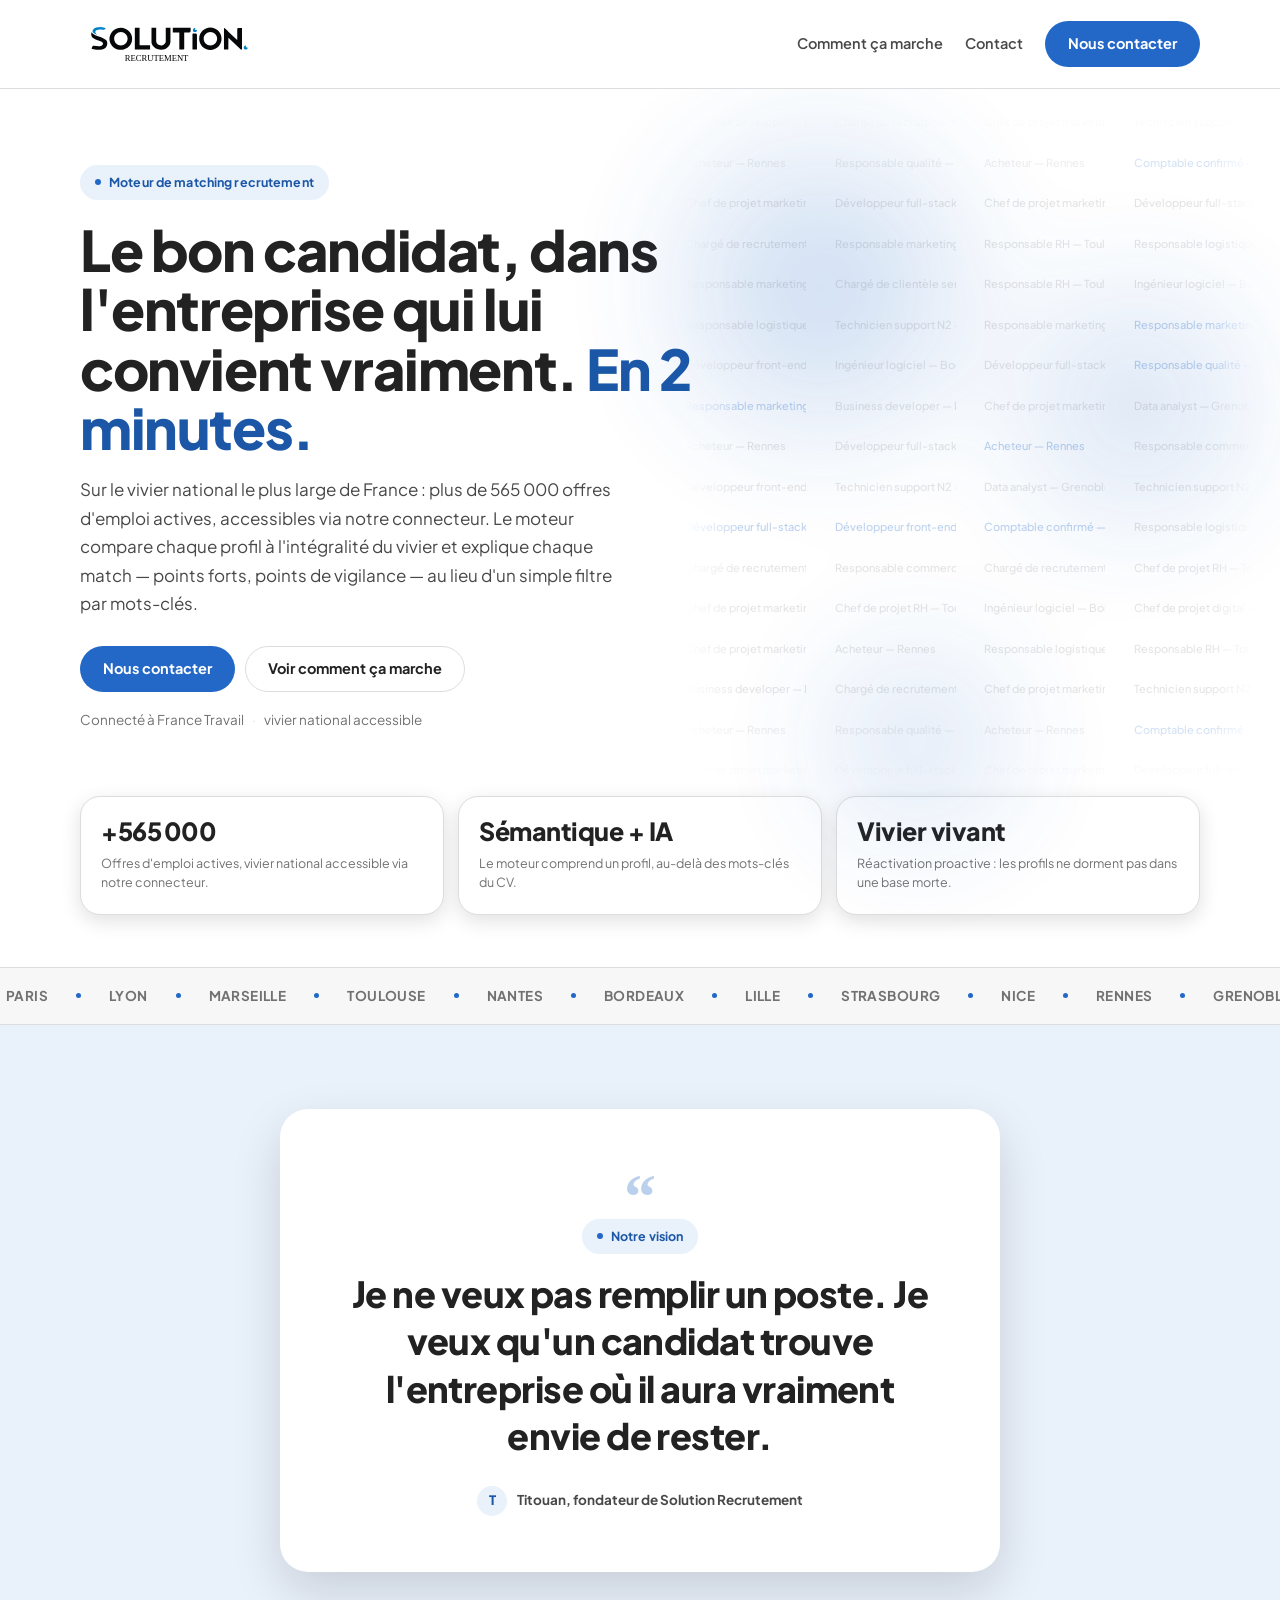
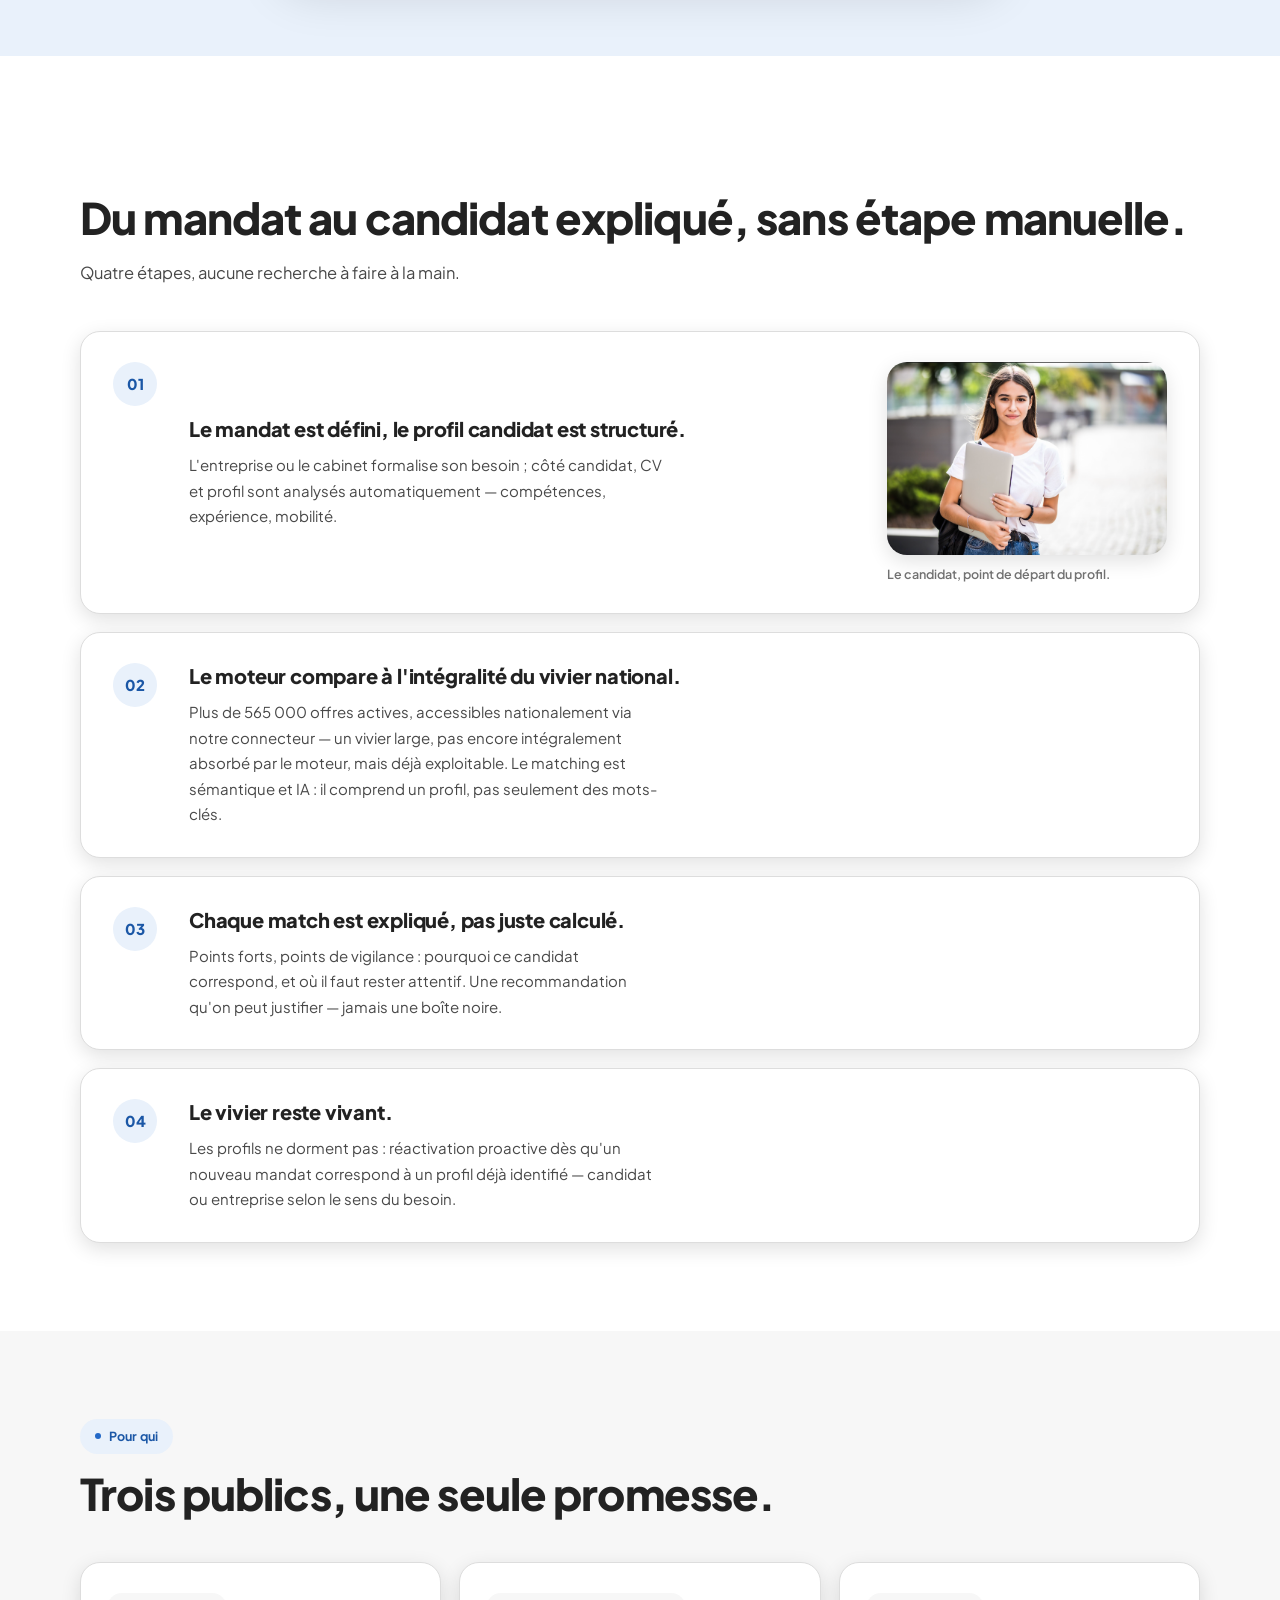
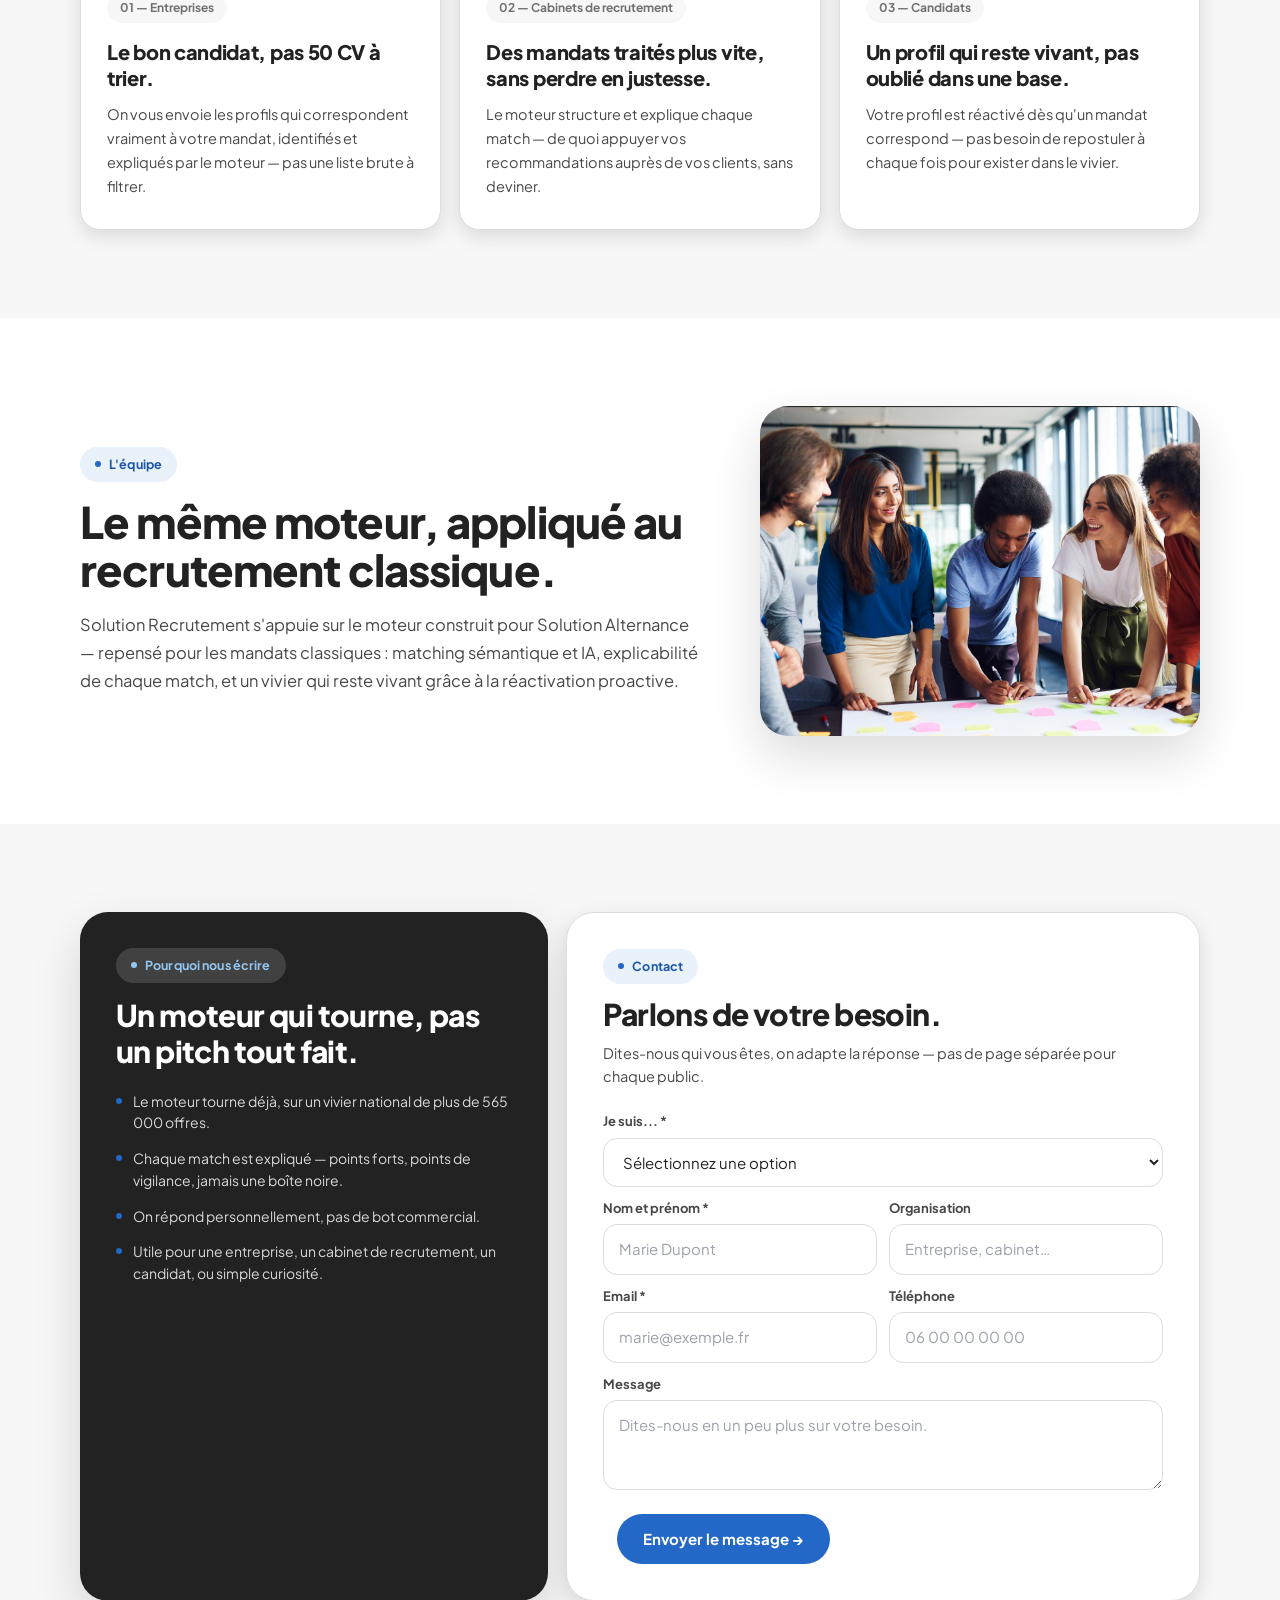
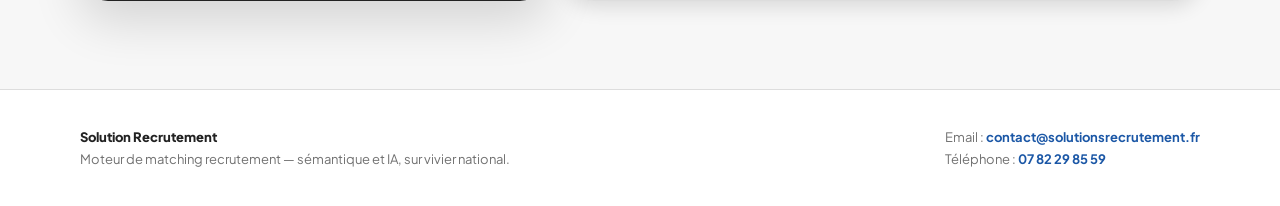
==== index.html @ b5965964 "Add files via upload" ====
<!DOCTYPE html>
<html lang="fr">
<head>
  <script async src="https://www.googletagmanager.com/gtag/js?id=G-QXZT1CSTYX"></script>
  <script>
    window.dataLayer = window.dataLayer || [];
    function gtag(){dataLayer.push(arguments);}
    gtag("js", new Date());
    gtag("config", "G-QXZT1CSTYX");
  </script>

  <meta charset="UTF-8" />
  <meta name="viewport" content="width=device-width, initial-scale=1.0" />
  <title>Solution Recrutement — Matching IA et vivier vivant pour recruter juste</title>
  <meta name="description" content="Solution Recrutement compare chaque profil candidat à plus de 565 000 offres actives et explique chaque match — points forts, points de vigilance — grâce à un moteur sémantique et IA, avec réactivation proactive du vivier." />
  <meta name="robots" content="index, follow" />
  <link rel="canonical" href="https://solutionsrecrutement.fr/" />
  <link rel="icon" type="image/svg+xml" href="favicon.svg" />
  <meta property="og:type" content="website" />
  <meta property="og:url" content="https://solutionsrecrutement.fr/" />
  <meta property="og:title" content="Solution Recrutement — Matching IA et vivier vivant pour recruter juste" />
  <meta property="og:description" content="Un moteur de matching sémantique et IA qui compare chaque profil à plus de 565 000 offres actives en France, explique chaque match, et réactive un vivier qui ne dort jamais." />
  <meta property="og:locale" content="fr_FR" />

  <link rel="preconnect" href="https://fonts.googleapis.com" />
  <link rel="preconnect" href="https://fonts.gstatic.com" crossorigin />
  <link href="https://fonts.googleapis.com/css2?family=Plus+Jakarta+Sans:wght@400;500;600;700;800&display=swap" rel="stylesheet" />

  <style>
    :root {
      --signal: #2368C7;
      --signal-dark: #1B57A6;
      --signal-soft: #E9F1FB;
      --ink: #222222;
      --text: #484848;
      --muted: #717171;
      --paper: #FFFFFF;
      --mist: #F7F7F7;
      --line: #DDDDDD;
      --font: "Plus Jakarta Sans", system-ui, sans-serif;
      --radius-s: 14px;
      --radius-m: 20px;
      --radius-l: 28px;
      --shadow-soft: 0 6px 20px rgba(0,0,0,.12);
      --shadow-lg: 0 20px 50px rgba(0,0,0,.14);
    }

    * { box-sizing: border-box; margin: 0; padding: 0; }

    html { scroll-behavior: smooth; scroll-padding-top: 100px; }
    @media (prefers-reduced-motion: reduce) {
      html { scroll-behavior: auto; }
    }

    body {
      min-height: 100vh;
      background: var(--paper);
      color: var(--ink);
      font-family: var(--font);
      -webkit-font-smoothing: antialiased;
      overflow-x: hidden;
      line-height: 1.5;
    }

    a { color: inherit; text-decoration: none; }
    button, input, textarea, select { font: inherit; }
    img { max-width: 100%; display: block; }
    .container { width: min(1120px, calc(100% - 40px)); margin: 0 auto; }

    a:focus-visible, button:focus-visible, input:focus-visible,
    textarea:focus-visible, select:focus-visible {
      outline: 2px solid var(--signal);
      outline-offset: 3px;
      border-radius: var(--radius-s);
    }

    .skip-link {
      position: absolute; left: -9999px; top: 0; z-index: 200;
      background: var(--ink); color: white; padding: 12px 18px; border-radius: 100px;
    }
    .skip-link:focus { left: 16px; top: 16px; }

    /* ── NAV ── */
    .nav {
      position: fixed; top: 0; left: 0; right: 0; z-index: 100;
      background: rgba(255,255,255,.92);
      backdrop-filter: blur(14px);
      -webkit-backdrop-filter: blur(14px);
      border-bottom: 1px solid var(--line);
    }
    .nav-inner {
      height: 88px;
      width: min(1120px, calc(100% - 40px));
      margin: 0 auto;
      display: flex; align-items: center; justify-content: space-between; gap: 24px;
    }
    .brand { display: inline-flex; align-items: center; gap: 10px; }
    .brand img { height: 110px; width: auto; object-fit: contain; }
    .nav-actions { display: flex; align-items: center; gap: 22px; }
    .nav-link { color: var(--text); font-size: 14.5px; font-weight: 600; transition: color .15s; }
    .nav-link:hover { color: var(--ink); }
    .btn {
      display: inline-flex; align-items: center; justify-content: center;
      min-height: 46px; padding: 0 22px; border-radius: 100px;
      border: 1px solid transparent; background: var(--ink); color: white;
      font-size: 14.5px; font-weight: 700; font-family: var(--font);
      transition: transform .18s cubic-bezier(.22,1,.36,1), background .18s ease, box-shadow .18s ease;
      white-space: nowrap; cursor: pointer;
    }
    .btn:hover { transform: translateY(-1px); box-shadow: var(--shadow-soft); }
    .btn.signal { background: var(--signal); }
    .btn.signal:hover { background: var(--signal-dark); }
    .btn.ghost { background: var(--paper); color: var(--ink); border-color: var(--line); }
    .btn.ghost:hover { background: var(--mist); }

    main { padding-top: 88px; }

    /* ── BADGES / KICKERS (pill) ── */
    .badge {
      display: inline-flex; align-items: center; gap: 8px;
      background: var(--signal-soft); color: var(--signal-dark);
      border-radius: 100px; padding: 8px 15px;
      font-size: 12.5px; font-weight: 700; letter-spacing: .01em;
    }
    .badge::before { content: ""; width: 6px; height: 6px; border-radius: 999px; background: var(--signal); flex-shrink: 0; }
    .badge.on-dark { background: rgba(255,255,255,.14); color: #90C6F2; }
    .badge.on-dark::before { background: #90C6F2; }

    .section-title {
      margin-top: 16px; color: var(--ink);
      font-size: clamp(28px, 3.4vw, 44px);
      line-height: 1.12; letter-spacing: -0.02em; font-weight: 800;
    }
    .section-text { margin-top: 16px; max-width: 620px; color: var(--text); font-size: 16.5px; line-height: 1.7; }

    /* ── SCROLL REVEAL ── */
    .reveal { opacity: 0; transform: translateY(26px); transition: opacity .7s cubic-bezier(.22,1,.36,1), transform .7s cubic-bezier(.22,1,.36,1); }
    .reveal.is-visible { opacity: 1; transform: none; }
    .reveal-delay-1 { transition-delay: .08s; }
    .reveal-delay-2 { transition-delay: .16s; }
    .reveal-delay-3 { transition-delay: .24s; }
    @media (prefers-reduced-motion: reduce) {
      .reveal { transition: none; opacity: 1; transform: none; }
    }

    /* ══════════════ HERO ══════════════ */
    .hero { position: relative; padding: 60px 0 52px; background: var(--paper); }
    .hero-grid {
      display: grid; grid-template-columns: minmax(0, 1fr) minmax(320px, 460px);
      gap: 40px; align-items: center;
    }
    h1 {
      margin-top: 20px; color: var(--ink);
      font-size: clamp(34px, 4.4vw, 56px);
      line-height: 1.06; letter-spacing: -0.025em; font-weight: 800;
    }
    h1 em { font-style: normal; color: var(--signal-dark); }
    .hero-sub {
      margin-top: 18px; max-width: 540px;
      color: var(--text); font-size: 17px; line-height: 1.68;
    }
    .hero-actions { margin-top: 28px; display: flex; flex-wrap: wrap; gap: 10px; }
    .hero-note {
      margin-top: 18px; display: flex; align-items: baseline; gap: 8px;
      color: var(--muted); font-size: 13.5px; line-height: 1.55;
    }
    .hero-note span.dot { color: var(--line); }

    .hero-stats {
      margin-top: 48px;
      display: grid; grid-template-columns: repeat(3,1fr); gap: 14px;
    }
    .stat-card {
      background: var(--paper); border: 1px solid var(--line); border-radius: var(--radius-m);
      box-shadow: var(--shadow-soft); padding: 22px 20px;
      transition: transform .28s cubic-bezier(.22,1,.36,1), box-shadow .28s cubic-bezier(.22,1,.36,1), border-color .28s ease;
    }
    .stat-card:hover {
      transform: translateY(-4px);
      box-shadow: 0 16px 34px rgba(0,0,0,.14);
      border-color: rgba(35,104,199,.3);
    }
    .stat-card strong {
      display: block; color: var(--ink);
      font-size: 25px; line-height: 1; letter-spacing: -0.02em; font-weight: 800;
    }
    .stat-card span { display: block; margin-top: 10px; color: var(--muted); font-size: 12.5px; line-height: 1.5; }

    @media (prefers-reduced-motion: reduce) {
      .stat-card, .mech-step, .aud-card, .team-photo, .mech-photo { transition: none !important; }
    }

    /* ── HERO LIVE SCENE (fond de données, temps réel) ── */
    .hero-live-wrap { position: relative; }
    .hero-live {
      position: relative;
      height: min(600px, 62vw);
      perspective: 1200px;
    }
    .hero-aurora {
      position: absolute; inset: -22%; z-index: 0; pointer-events: none;
      filter: blur(50px); opacity: .8;
    }
    .hero-aurora span { position: absolute; border-radius: 50%; }
    .hero-aurora span:nth-child(1) {
      width: 55%; height: 55%; left: 0%; top: 4%;
      background: radial-gradient(circle, rgba(35,104,199,.32), rgba(35,104,199,0) 70%);
      animation: auroraDrift1 18s cubic-bezier(.45,0,.55,1) infinite;
    }
    .hero-aurora span:nth-child(2) {
      width: 46%; height: 46%; right: 2%; top: 22%;
      background: radial-gradient(circle, rgba(35,104,199,.24), rgba(35,104,199,0) 70%);
      animation: auroraDrift2 22s cubic-bezier(.45,0,.55,1) infinite;
    }
    .hero-aurora span:nth-child(3) {
      width: 40%; height: 40%; left: 22%; bottom: -4%;
      background: radial-gradient(circle, rgba(35,104,199,.2), rgba(35,104,199,0) 70%);
      animation: auroraDrift3 20s cubic-bezier(.45,0,.55,1) infinite;
    }
    @keyframes auroraDrift1 { 0%, 100% { transform: translate(0,0) scale(1); } 50% { transform: translate(7%,9%) scale(1.15); } }
    @keyframes auroraDrift2 { 0%, 100% { transform: translate(0,0) scale(1); } 50% { transform: translate(-9%,6%) scale(.88); } }
    @keyframes auroraDrift3 { 0%, 100% { transform: translate(0,0) scale(1); } 50% { transform: translate(6%,-8%) scale(1.1); } }

    .live-ticker-outer {
      position: absolute; inset: -6% -12%; z-index: 1;
      -webkit-mask-image: linear-gradient(to right, transparent, black 10%, black 92%, transparent);
      mask-image: linear-gradient(to right, transparent, black 10%, black 92%, transparent);
      pointer-events: none;
    }
    .live-ticker { display: flex; gap: 5%; height: 100%; opacity: .75; }
    .ticker-col {
      flex: 1; overflow: hidden; height: 100%;
      -webkit-mask-image: linear-gradient(to bottom, transparent, black 12%, black 88%, transparent);
      mask-image: linear-gradient(to bottom, transparent, black 12%, black 88%, transparent);
    }
    .ticker-track { display: flex; flex-direction: column; gap: 20px; will-change: transform; }
    .ticker-col[data-col="0"] .ticker-track { animation: tickUp 13s linear infinite; }
    .ticker-col[data-col="1"] .ticker-track { animation: tickUp 17s linear infinite; animation-delay: -4s; }
    .ticker-col[data-col="2"] .ticker-track { animation: tickUp 15s linear infinite; animation-delay: -9s; }
    .ticker-col[data-col="3"] .ticker-track { animation: tickUp 19s linear infinite; animation-delay: -6s; }
    @keyframes tickUp { from { transform: translateY(0); } to { transform: translateY(-50%); } }
    .trow {
      font-size: 11px; font-weight: 500; color: rgba(34,34,34,.16);
      white-space: nowrap; padding: 2px 0;
    }
    .trow.hot { color: rgba(35,104,199,.4); animation: hotPulse 3.6s ease-in-out infinite; }
    @keyframes hotPulse {
      0%, 100% { color: rgba(35,104,199,.35); }
      50% { color: rgba(35,104,199,.9); }
    }

    .live-particles { position: absolute; inset: 0; z-index: 2; pointer-events: none; }
    .live-dust {
      position: absolute; width: 4px; height: 4px; border-radius: 999px;
      background: var(--signal); opacity: 0;
      animation: dustFloat linear infinite;
    }
    @keyframes dustFloat {
      0% { opacity: 0; transform: translateY(0) scale(.6); }
      12% { opacity: .55; }
      88% { opacity: .4; }
      100% { opacity: 0; transform: translateY(-120px) scale(1); }
    }

    .live-scene-inner {
      position: absolute; inset: 0; z-index: 3;
      transition: transform .3s cubic-bezier(.22,1,.36,1);
      transform-style: preserve-3d;
    }

    @media (prefers-reduced-motion: reduce) {
      .ticker-track { animation: none !important; }
      .trow.hot { animation: none !important; color: rgba(35,104,199,.7); }
      .live-dust { animation: none !important; display: none; }
      .hero-aurora span { animation: none !important; }
      .live-scene-inner { transform: none !important; }
    }
    @media (max-width: 980px) {
      .hero-live-wrap { order: -1; }
      .hero-live { height: min(420px, 88vw); }
    }

    /* ══════════════ MARQUEE VILLES ══════════════ */
    .cities-marquee {
      overflow: hidden; border-top: 1px solid var(--line); border-bottom: 1px solid var(--line);
      background: var(--mist); padding: 18px 0;
    }
    .cities-track {
      display: flex; align-items: center; width: max-content;
      animation: citiesScroll 34s linear infinite;
    }
    .cities-track span {
      color: var(--muted); font-size: 13.5px; font-weight: 700; letter-spacing: .03em;
      text-transform: uppercase; white-space: nowrap; padding: 0 6px;
    }
    .cities-track i {
      width: 5px; height: 5px; border-radius: 999px; background: var(--signal); margin: 0 22px; flex-shrink: 0;
    }
    @keyframes citiesScroll { from { transform: translateX(0); } to { transform: translateX(-50%); } }
    @media (prefers-reduced-motion: reduce) {
      .cities-track { animation: none; }
    }

    /* ══════════════ HONEST BAND ══════════════ */
    .honest { background: var(--signal-soft); padding: 84px 0; }
    .honest-card {
      max-width: 720px; margin: 0 auto; text-align: center;
      background: var(--paper); border-radius: var(--radius-l);
      box-shadow: var(--shadow-lg); padding: 56px 60px;
    }
    .honest-card .badge { margin: 0 auto; }
    .honest-mark {
      display: block; font-family: Georgia, "Times New Roman", serif;
      font-size: 64px; line-height: 1; font-weight: 700;
      color: var(--signal); opacity: .3; margin-bottom: -10px;
    }
    .honest-quote {
      margin-top: 16px; color: var(--ink);
      font-size: clamp(24px, 3.2vw, 36px); line-height: 1.32; letter-spacing: -0.015em; font-weight: 800;
    }
    .honest-sig {
      margin-top: 26px; display: flex; align-items: center; justify-content: center; gap: 10px;
      color: var(--text); font-size: 13.5px; font-weight: 700;
    }
    .honest-avatar {
      width: 30px; height: 30px; border-radius: 999px;
      background: var(--signal-soft); color: var(--signal-dark);
      display: flex; align-items: center; justify-content: center;
      font-weight: 800; font-size: 13px; flex-shrink: 0;
    }

    /* ══════════════ SECTIONS COMMUNES ══════════════ */
    .section { padding: 88px 0; background: var(--paper); }
    .section.mist { background: var(--mist); }

    /* ── MECANISME ── */
    .mech-steps { margin-top: 44px; display: grid; gap: 18px; }
    .mech-step {
      display: grid; grid-template-columns: 52px 1fr; gap: 24px; align-items: center;
      background: var(--paper); border: 1px solid var(--line); border-radius: var(--radius-m);
      box-shadow: var(--shadow-soft); padding: 30px 32px;
      transition: transform .28s cubic-bezier(.22,1,.36,1), box-shadow .28s cubic-bezier(.22,1,.36,1), border-color .28s ease;
    }
    .mech-step:hover {
      transform: translateY(-4px);
      box-shadow: 0 16px 34px rgba(0,0,0,.14);
      border-color: rgba(35,104,199,.3);
    }
    .mech-step.has-photo { grid-template-columns: 52px minmax(0,1fr) minmax(0,280px); }
    .mech-num {
      width: 44px; height: 44px; border-radius: 999px;
      background: var(--signal-soft); color: var(--signal-dark);
      display: flex; align-items: center; justify-content: center;
      font-weight: 800; font-size: 15px; align-self: start;
      transition: background .28s ease, color .28s ease;
    }
    .mech-step:hover .mech-num { background: var(--signal); color: white; }
    .mech-body h3 { color: var(--ink); font-size: 20px; font-weight: 800; letter-spacing: -0.01em; line-height: 1.3; }
    .mech-body p { margin-top: 10px; color: var(--text); font-size: 15px; line-height: 1.7; max-width: 480px; }
    .mech-photo { border-radius: var(--radius-m); overflow: hidden; aspect-ratio: 16/11; box-shadow: var(--shadow-soft); }
    .mech-photo img { width: 100%; height: 100%; object-fit: cover; transition: transform .5s cubic-bezier(.22,1,.36,1); }
    .mech-step:hover .mech-photo img { transform: scale(1.06); }
    .mech-photo-cap { margin-top: 10px; color: var(--muted); font-size: 12.5px; font-weight: 600; }

    /* ── PUBLICS ── */
    .aud-grid { margin-top: 44px; display: grid; grid-template-columns: repeat(3,1fr); gap: 18px; }
    .aud-card {
      background: var(--paper); border: 1px solid var(--line); border-radius: var(--radius-m);
      box-shadow: var(--shadow-soft); padding: 30px 26px;
      display: flex; flex-direction: column; height: 100%;
      transition: transform .28s cubic-bezier(.22,1,.36,1), box-shadow .28s cubic-bezier(.22,1,.36,1), border-color .28s ease;
    }
    .aud-card:hover {
      transform: translateY(-6px);
      box-shadow: 0 18px 38px rgba(0,0,0,.15);
      border-color: rgba(35,104,199,.32);
    }
    .aud-label {
      display: inline-flex; align-items: center; align-self: flex-start;
      background: var(--mist); color: var(--muted); border-radius: 100px;
      padding: 6px 13px; font-size: 12px; font-weight: 700;
      transition: background .28s ease, color .28s ease;
    }
    .aud-card:hover .aud-label { background: var(--signal-soft); color: var(--signal-dark); }
    .aud-card h3 { margin-top: 16px; color: var(--ink); font-size: 20px; font-weight: 800; letter-spacing: -0.015em; line-height: 1.3; }
    .aud-card p { margin-top: 12px; color: var(--text); font-size: 14.5px; line-height: 1.65; flex: 1; }

    /* ── EQUIPE ── */
    .team-grid { display: grid; grid-template-columns: minmax(0,1fr) minmax(320px, 440px); gap: 52px; align-items: center; }
    .team-photo { border-radius: var(--radius-l); overflow: hidden; aspect-ratio: 16/12; box-shadow: var(--shadow-lg); }
    .team-photo img { width: 100%; height: 100%; object-fit: cover; transition: transform .6s cubic-bezier(.22,1,.36,1); }
    .team-photo:hover img { transform: scale(1.05); }

    /* ── CONTACT ── */
    .contact-strip { display: grid; grid-template-columns: minmax(0,0.85fr) minmax(0,1.15fr); gap: 18px; }
    .why-card, .contact-card { border-radius: var(--radius-l); padding: 36px; }
    .why-card { background: var(--ink); color: white; box-shadow: var(--shadow-lg); }
    .why-card h2 { margin-top: 14px; font-size: clamp(22px, 2.4vw, 30px); line-height: 1.2; letter-spacing: -0.02em; font-weight: 800; }
    .why-points { margin-top: 22px; display: grid; gap: 14px; }
    .why-points div { display: flex; gap: 11px; color: rgba(255,255,255,.82); font-size: 14px; line-height: 1.55; }
    .why-points div::before {
      content: ""; flex-shrink: 0; margin-top: 7px; width: 6px; height: 6px; border-radius: 999px; background: var(--signal);
    }

    .contact-card { background: var(--paper); border: 1px solid var(--line); box-shadow: var(--shadow-soft); }
    .contact-card h2 { margin-top: 12px; color: var(--ink); font-size: clamp(22px, 2.4vw, 30px); line-height: 1.2; letter-spacing: -0.02em; font-weight: 800; }
    .contact-card .sub { margin-top: 10px; color: var(--text); font-size: 14.5px; line-height: 1.6; }
    .form-fields { margin-top: 24px; display: grid; gap: 12px; }
    .field label { display: block; margin-bottom: 6px; color: var(--text); font-size: 13px; font-weight: 700; }
    .field input, .field select, .field textarea {
      width: 100%; border: 1px solid var(--line); border-radius: var(--radius-s);
      background: var(--paper); color: var(--ink); font-size: 15px; padding: 13px 15px;
      outline: none; transition: border-color .18s ease, box-shadow .18s ease;
    }
    .field textarea { resize: vertical; min-height: 90px; font-family: var(--font); }
    .field input:focus, .field select:focus, .field textarea:focus {
      border-color: var(--signal); box-shadow: 0 0 0 4px rgba(35,104,199,.1);
    }
    .field input::placeholder, .field textarea::placeholder { color: #9CA1AB; }
    .field-row { display: grid; grid-template-columns: 1fr 1fr; gap: 12px; }
    .submit-row { display: flex; align-items: center; gap: 14px; margin-top: 18px; flex-wrap: wrap; }
    .status { color: var(--signal-dark); font-size: 13px; font-weight: 700; }
    .btn-submit {
      display: inline-flex; align-items: center; justify-content: center;
      min-height: 50px; padding: 0 26px; border-radius: 100px; border: none;
      background: var(--signal); color: white; font-size: 15px; font-weight: 700;
      cursor: pointer; transition: background .18s ease, transform .18s cubic-bezier(.22,1,.36,1); white-space: nowrap;
    }
    .btn-submit:hover { background: var(--signal-dark); transform: translateY(-1px); }
    .btn-submit:disabled { opacity: .6; cursor: not-allowed; transform: none; }

    /* ── FOOTER ── */
    .footer { border-top: 1px solid var(--line); background: var(--paper); padding: 36px 0; }
    .footer-inner {
      width: min(1120px, calc(100% - 40px)); margin: 0 auto;
      display: flex; justify-content: space-between; gap: 24px; flex-wrap: wrap;
      color: var(--muted); font-size: 13px; line-height: 1.7;
    }
    .footer strong { color: var(--ink); font-weight: 800; }
    .footer a { color: var(--signal-dark); font-weight: 700; }

    /* ══════════════ RESPONSIVE ══════════════ */
    @media (max-width: 980px) {
      .hero-grid { grid-template-columns: 1fr; }
      .hero-stats { grid-template-columns: repeat(2,1fr); }
      .mech-step, .mech-step.has-photo { grid-template-columns: 44px 1fr; }
      .mech-photo { grid-column: 1 / -1; aspect-ratio: 16/8; }
      .aud-grid { grid-template-columns: 1fr; }
      .team-grid { grid-template-columns: 1fr; }
      .team-grid .team-photo { order: -1; }
      .contact-strip { grid-template-columns: 1fr; }
    }
    @media (max-width: 680px) {
      html { scroll-padding-top: 80px; }
      .nav-inner { height: 76px; width: min(100% - 28px, 1120px); }
      .brand img { height: 42px; }
      .nav-link { display: none; }
      .btn { min-height: 42px; padding: 0 16px; font-size: 13.5px; }
      main { padding-top: 76px; }
      .container, .footer-inner { width: min(100% - 28px, 1120px); }
      .hero { padding: 36px 0 32px; }
      .hero-live { height: min(300px, 78vw); }
      .ticker-col[data-col="2"], .ticker-col[data-col="3"] { display: none; }
      h1 { font-size: 32px; }
      .hero-sub { font-size: 15.5px; }
      .hero-actions { flex-direction: column; }
      .hero-actions .btn { width: 100%; min-height: 48px; font-size: 14px; }
      .hero-stats { grid-template-columns: 1fr 1fr; margin-top: 36px; }
      .stat-card { padding: 18px 16px; }
      .stat-card strong { font-size: 21px; }
      .honest { padding: 48px 0; }
      .honest-card { padding: 36px 24px; }
      .honest-mark { font-size: 46px; }
      .section { padding: 56px 0; }
      .mech-step { padding: 22px; }
      .field-row { grid-template-columns: 1fr; }
      .why-card, .contact-card { padding: 24px; }
      .submit-row { flex-direction: column; align-items: stretch; }
      .btn-submit { width: 100%; }
      .footer-inner { flex-direction: column; }
    }
  </style>
</head>

<body>
  <a href="#top" class="skip-link">Aller au contenu</a>

  <header class="nav">
    <div class="nav-inner">
      <a href="#top" class="brand" aria-label="Solution Recrutement — accueil">
        <img src="Logo.svg" alt="Solution Recrutement" />
      </a>
      <div class="nav-actions">
        <a class="nav-link" href="#mecanisme">Comment ça marche</a>
        <a class="nav-link" href="mailto:contact@solutionsrecrutement.fr">Contact</a>
        <a class="btn signal" href="#contact">Nous contacter</a>
      </div>
    </div>
  </header>

  <main id="top">

    <!-- HERO -->
    <section class="hero">
      <div class="container hero-grid">
        <div>
          <div class="badge">Moteur de matching recrutement</div>
          <h1>Le bon candidat, dans l'entreprise qui lui convient vraiment. <em>En 2 minutes.</em></h1>
          <p class="hero-sub">
            Sur le vivier national le plus large de France : plus de 565 000 offres d'emploi actives, accessibles via notre connecteur.
            Le moteur compare chaque profil à l'intégralité du vivier et explique chaque match — points forts, points de vigilance —
            au lieu d'un simple filtre par mots-clés.
          </p>
          <div class="hero-actions">
            <a class="btn signal" href="#contact">Nous contacter</a>
            <a class="btn ghost" href="#mecanisme">Voir comment ça marche</a>
          </div>
          <p class="hero-note">Connecté à France Travail <span class="dot">·</span> vivier national accessible</p>
        </div>

        <div class="hero-live-wrap">
          <div class="hero-live" id="heroLive" aria-hidden="true">
            <div class="hero-aurora"><span></span><span></span><span></span></div>
            <div class="live-ticker-outer">
              <div class="live-ticker" id="liveTicker">
                <div class="ticker-col" data-col="0"><div class="ticker-track" id="tickerCol0"></div></div>
                <div class="ticker-col" data-col="1"><div class="ticker-track" id="tickerCol1"></div></div>
                <div class="ticker-col" data-col="2"><div class="ticker-track" id="tickerCol2"></div></div>
                <div class="ticker-col" data-col="3"><div class="ticker-track" id="tickerCol3"></div></div>
              </div>
            </div>
            <div class="live-particles" id="liveParticles"></div>
            <div class="live-scene-inner" id="liveSceneInner"></div>
          </div>
        </div>
      </div>

      <div class="container hero-stats">
        <div class="stat-card"><strong class="count-up" data-target="565000" data-prefix="+">0</strong><span>Offres d'emploi actives, vivier national accessible via notre connecteur.</span></div>
        <div class="stat-card"><strong>Sémantique + IA</strong><span>Le moteur comprend un profil, au-delà des mots-clés du CV.</span></div>
        <div class="stat-card"><strong>Vivier vivant</strong><span>Réactivation proactive : les profils ne dorment pas dans une base morte.</span></div>
      </div>
    </section>

    <!-- MARQUEE VILLES -->
    <div class="cities-marquee" aria-hidden="true">
      <div class="cities-track">
        <span>Paris</span><i></i><span>Lyon</span><i></i><span>Marseille</span><i></i><span>Toulouse</span><i></i>
        <span>Nantes</span><i></i><span>Bordeaux</span><i></i><span>Lille</span><i></i><span>Strasbourg</span><i></i>
        <span>Nice</span><i></i><span>Rennes</span><i></i><span>Grenoble</span><i></i><span>Montpellier</span><i></i>
        <span>Paris</span><i></i><span>Lyon</span><i></i><span>Marseille</span><i></i><span>Toulouse</span><i></i>
        <span>Nantes</span><i></i><span>Bordeaux</span><i></i><span>Lille</span><i></i><span>Strasbourg</span><i></i>
        <span>Nice</span><i></i><span>Rennes</span><i></i><span>Grenoble</span><i></i><span>Montpellier</span><i></i>
      </div>
    </div>

    <!-- HONEST BAND -->
    <section class="honest">
      <div class="container">
        <div class="honest-card reveal">
          <span class="honest-mark" aria-hidden="true">&ldquo;</span>
          <div class="badge">Notre vision</div>
          <p class="honest-quote">Je ne veux pas remplir un poste. Je veux qu'un candidat trouve l'entreprise où il aura vraiment envie de rester.</p>
          <div class="honest-sig">
            <span class="honest-avatar" aria-hidden="true">T</span>
            <span>Titouan, fondateur de Solution Recrutement</span>
          </div>
        </div>
      </div>
    </section>

    <!-- MECANISME -->
    <section id="mecanisme" class="section">
      <div class="container">
        <div class="badge reveal">Comment ça marche</div>
        <h2 class="section-title reveal">Du mandat au candidat expliqué, sans étape manuelle.</h2>
        <p class="section-text reveal">Quatre étapes, aucune recherche à faire à la main.</p>

        <div class="mech-steps">
          <div class="mech-step has-photo reveal">
            <div class="mech-num">01</div>
            <div class="mech-body">
              <h3>Le mandat est défini, le profil candidat est structuré.</h3>
              <p>L'entreprise ou le cabinet formalise son besoin ; côté candidat, CV et profil sont analysés automatiquement — compétences, expérience, mobilité.</p>
            </div>
            <figure>
              <div class="mech-photo"><img src="photo1.png" alt="Candidat en recherche d'emploi, ordinateur portable sous le bras" loading="lazy" /></div>
              <figcaption class="mech-photo-cap">Le candidat, point de départ du profil.</figcaption>
            </figure>
          </div>

          <div class="mech-step reveal">
            <div class="mech-num">02</div>
            <div class="mech-body">
              <h3>Le moteur compare à l'intégralité du vivier national.</h3>
              <p>Plus de 565 000 offres actives, accessibles nationalement via notre connecteur — un vivier large, pas encore intégralement absorbé par le moteur, mais déjà exploitable. Le matching est sémantique et IA : il comprend un profil, pas seulement des mots-clés.</p>
            </div>
          </div>

          <div class="mech-step reveal">
            <div class="mech-num">03</div>
            <div class="mech-body">
              <h3>Chaque match est expliqué, pas juste calculé.</h3>
              <p>Points forts, points de vigilance : pourquoi ce candidat correspond, et où il faut rester attentif. Une recommandation qu'on peut justifier — jamais une boîte noire.</p>
            </div>
          </div>

          <div class="mech-step reveal">
            <div class="mech-num">04</div>
            <div class="mech-body">
              <h3>Le vivier reste vivant.</h3>
              <p>Les profils ne dorment pas : réactivation proactive dès qu'un nouveau mandat correspond à un profil déjà identifié — candidat ou entreprise selon le sens du besoin.</p>
            </div>
          </div>
        </div>
      </div>
    </section>

    <!-- PUBLICS -->
    <section id="publics" class="section mist">
      <div class="container">
        <div class="badge reveal">Pour qui</div>
        <h2 class="section-title reveal">Trois publics, une seule promesse.</h2>

        <div class="aud-grid">
          <div class="aud-card reveal">
            <div class="aud-label">01 — Entreprises</div>
            <h3>Le bon candidat, pas 50 CV à trier.</h3>
            <p>On vous envoie les profils qui correspondent vraiment à votre mandat, identifiés et expliqués par le moteur — pas une liste brute à filtrer.</p>
          </div>
          <div class="aud-card reveal reveal-delay-1">
            <div class="aud-label">02 — Cabinets de recrutement</div>
            <h3>Des mandats traités plus vite, sans perdre en justesse.</h3>
            <p>Le moteur structure et explique chaque match — de quoi appuyer vos recommandations auprès de vos clients, sans deviner.</p>
          </div>
          <div class="aud-card reveal reveal-delay-2">
            <div class="aud-label">03 — Candidats</div>
            <h3>Un profil qui reste vivant, pas oublié dans une base.</h3>
            <p>Votre profil est réactivé dès qu'un mandat correspond — pas besoin de repostuler à chaque fois pour exister dans le vivier.</p>
          </div>
        </div>
      </div>
    </section>

    <!-- EQUIPE / VISION -->
    <section id="equipe" class="section">
      <div class="container team-grid">
        <div class="reveal">
          <div class="badge">L'équipe</div>
          <h2 class="section-title">Le même moteur, appliqué au recrutement classique.</h2>
          <p class="section-text">
            Solution Recrutement s'appuie sur le moteur construit pour Solution Alternance — repensé pour les mandats
            classiques : matching sémantique et IA, explicabilité de chaque match, et un vivier qui reste vivant
            grâce à la réactivation proactive.
          </p>
        </div>
        <div class="team-photo reveal reveal-delay-1">
          <img src="photo3.png" alt="Équipe diverse en brainstorm, post-its sur la table" loading="lazy" />
        </div>
      </div>
    </section>

    <!-- CONTACT -->
    <section id="contact" class="section mist">
      <div class="container contact-strip">

        <div class="why-card reveal">
          <div class="badge on-dark">Pourquoi nous écrire</div>
          <h2>Un moteur qui tourne, pas un pitch tout fait.</h2>
          <div class="why-points">
            <div>Le moteur tourne déjà, sur un vivier national de plus de 565 000 offres.</div>
            <div>Chaque match est expliqué — points forts, points de vigilance, jamais une boîte noire.</div>
            <div>On répond personnellement, pas de bot commercial.</div>
            <div>Utile pour une entreprise, un cabinet de recrutement, un candidat, ou simple curiosité.</div>
          </div>
        </div>

        <div class="contact-card reveal reveal-delay-1">
          <div class="badge">Contact</div>
          <h2>Parlons de votre besoin.</h2>
          <p class="sub">Dites-nous qui vous êtes, on adapte la réponse — pas de page séparée pour chaque public.</p>

          <form id="demo-form" action="https://formspree.io/f/xlgqawjv" method="POST">
            <div class="form-fields">
              <div class="field">
                <label for="role">Je suis... *</label>
                <select id="role" name="role" required>
                  <option value="" disabled selected>Sélectionnez une option</option>
                  <option value="Entreprise">Une entreprise</option>
                  <option value="Cabinet de recrutement">Un cabinet de recrutement</option>
                  <option value="Candidat">Un candidat</option>
                  <option value="Autre">Autre (partenaire, curieux…)</option>
                </select>
              </div>
              <div class="field-row">
                <div class="field">
                  <label for="name">Nom et prénom *</label>
                  <input id="name" name="name" type="text" placeholder="Marie Dupont" required />
                </div>
                <div class="field">
                  <label for="organization">Organisation</label>
                  <input id="organization" name="organization" type="text" placeholder="Entreprise, cabinet…" />
                </div>
              </div>
              <div class="field-row">
                <div class="field">
                  <label for="email">Email *</label>
                  <input id="email" name="email" type="email" placeholder="marie@exemple.fr" required />
                </div>
                <div class="field">
                  <label for="phone">Téléphone</label>
                  <input id="phone" name="phone" type="tel" placeholder="06 00 00 00 00" />
                </div>
              </div>
              <div class="field">
                <label for="message">Message</label>
                <textarea id="message" name="message" placeholder="Dites-nous en un peu plus sur votre besoin."></textarea>
              </div>
            </div>
            <input type="hidden" name="_subject" value="Nouveau message — Solution Recrutement" />
            <input type="hidden" name="source" value="Landing index solutionsrecrutement.fr" />
            <div class="submit-row">
              <div id="form-status" class="status" role="status" aria-live="polite"></div>
              <button class="btn-submit" type="submit">Envoyer le message →</button>
            </div>
          </form>
        </div>

      </div>
    </section>

  </main>

  <footer class="footer">
    <div class="footer-inner">
      <div>
        <strong>Solution Recrutement</strong><br />
        Moteur de matching recrutement — sémantique et IA, sur vivier national.
      </div>
      <div>
        Email : <a href="mailto:contact@solutionsrecrutement.fr">contact@solutionsrecrutement.fr</a><br />
        Téléphone : <a href="tel:+33782298559">07 82 29 85 59</a>
      </div>
    </div>
  </footer>

  <script>
    // ── Formulaire de contact ──
    (function () {
      const form = document.getElementById("demo-form");
      const status = document.getElementById("form-status");
      const button = form.querySelector("button[type='submit']");

      form.addEventListener("submit", async function (e) {
        e.preventDefault();
        status.textContent = "";
        button.disabled = true;
        button.textContent = "Envoi en cours…";
        try {
          const r = await fetch(form.action, {
            method: "POST", body: new FormData(form),
            headers: { "Accept": "application/json" }
          });
          if (r.ok) {
            status.textContent = "Message envoyé. On vous répond rapidement.";
            form.reset();
            if (typeof gtag === "function") gtag("event", "contact_request", { event_category: "form", event_label: "landing_index" });
          } else {
            status.textContent = "Erreur. Contactez-nous par email.";
          }
        } catch {
          status.textContent = "Connexion impossible. Contactez-nous par email.";
        } finally {
          button.disabled = false;
          button.textContent = "Envoyer le message →";
        }
      });
    })();

    // ── Reveal au scroll ──
    (function () {
      const reduced = window.matchMedia("(prefers-reduced-motion: reduce)").matches;
      const items = document.querySelectorAll(".reveal");
      if (reduced || !("IntersectionObserver" in window)) {
        items.forEach(el => el.classList.add("is-visible"));
        return;
      }
      const io = new IntersectionObserver((entries) => {
        entries.forEach(entry => {
          if (entry.isIntersecting) {
            entry.target.classList.add("is-visible");
            io.unobserve(entry.target);
          }
        });
      }, { threshold: 0.15, rootMargin: "0px 0px -40px 0px" });
      items.forEach(el => io.observe(el));
    })();

    // ── Compteurs animés (chiffres réels du hero) ──
    (function () {
      const reduced = window.matchMedia("(prefers-reduced-motion: reduce)").matches;
      const counters = document.querySelectorAll(".count-up");
      if (!counters.length) return;

      function animateCounter(el) {
        const target = parseInt(el.dataset.target, 10);
        const prefix = el.dataset.prefix || "";
        if (reduced) { el.textContent = prefix + target.toLocaleString("fr-FR"); return; }
        const dur = 1400;
        const start = performance.now();
        function tick(now) {
          const p = Math.min(1, (now - start) / dur);
          const eased = 1 - Math.pow(1 - p, 3);
          el.textContent = prefix + Math.round(eased * target).toLocaleString("fr-FR");
          if (p < 1) requestAnimationFrame(tick);
        }
        requestAnimationFrame(tick);
      }

      if (!("IntersectionObserver" in window)) {
        counters.forEach(animateCounter);
      } else {
        const io = new IntersectionObserver((entries) => {
          entries.forEach(entry => {
            if (entry.isIntersecting) {
              animateCounter(entry.target);
              io.unobserve(entry.target);
            }
          });
        }, { threshold: 0.6 });
        counters.forEach(el => io.observe(el));
      }
    })();

    // ── Scène live du hero (fond de données en continu) ──
    (function () {
      const scene = document.getElementById("heroLive");
      if (!scene) return;
      const reduced = window.matchMedia("(prefers-reduced-motion: reduce)").matches;

      const OFFERS = [
        "Chef de projet marketing — Paris", "Développeur full-stack — Lyon", "Responsable commercial — Nantes",
        "Ingénieur logiciel — Bordeaux", "Responsable RH — Toulouse", "Chargé de clientèle senior — Lille",
        "Comptable confirmé — Marseille", "Acheteur — Rennes", "Chef de projet digital — Nice",
        "Technicien support N2 — Strasbourg", "Responsable marketing — Reims", "Data analyst — Grenoble",
        "Responsable logistique — Le Havre", "Business developer — Dijon", "Chargé de recrutement — Angers",
        "Développeur front-end senior — Metz", "Responsable qualité — Orléans", "Chef de projet RH — Tours"
      ];

      function fillColumn(el, n) {
        const rows = [];
        for (let i = 0; i < n; i++) {
          const txt = OFFERS[Math.floor(Math.random() * OFFERS.length)];
          const hot = Math.random() < 0.16;
          const delay = hot ? ' style="animation-delay:-' + (Math.random() * 3.6).toFixed(2) + 's"' : "";
          rows.push('<div class="trow' + (hot ? " hot" : "") + '"' + delay + ">" + txt + "</div>");
        }
        el.innerHTML = rows.join("") + rows.join(""); // doublé pour boucle infinie sans coupure
      }
      fillColumn(document.getElementById("tickerCol0"), 14);
      fillColumn(document.getElementById("tickerCol1"), 14);
      fillColumn(document.getElementById("tickerCol2"), 14);
      fillColumn(document.getElementById("tickerCol3"), 14);

      // ── Poussière ambiante : la scène ne s'arrête jamais complètement ──
      const particlesWrap = document.getElementById("liveParticles");
      if (particlesWrap && !reduced) {
        const count = window.matchMedia("(max-width: 980px)").matches ? 7 : 13;
        for (let i = 0; i < count; i++) {
          const dust = document.createElement("div");
          dust.className = "live-dust";
          dust.style.left = (Math.random() * 100) + "%";
          dust.style.top = (55 + Math.random() * 40) + "%";
          dust.style.animationDuration = (9 + Math.random() * 7) + "s";
          dust.style.animationDelay = "-" + (Math.random() * 16) + "s";
          particlesWrap.appendChild(dust);
        }
      }

      // ── Parallaxe souris : la scène suit légèrement le curseur ──
      const sceneInner = document.getElementById("liveSceneInner");
      if (sceneInner && !reduced && window.matchMedia("(pointer: fine)").matches) {
        scene.addEventListener("mousemove", (e) => {
          const r = scene.getBoundingClientRect();
          const px = (e.clientX - r.left) / r.width - 0.5;
          const py = (e.clientY - r.top) / r.height - 0.5;
          sceneInner.style.transform = "rotateY(" + (px * 10) + "deg) rotateX(" + (py * -10) + "deg)";
        });
        scene.addEventListener("mouseleave", () => {
          sceneInner.style.transform = "rotateY(0deg) rotateX(0deg)";
        });
      }
    })();
  </script>
</body>
</html>
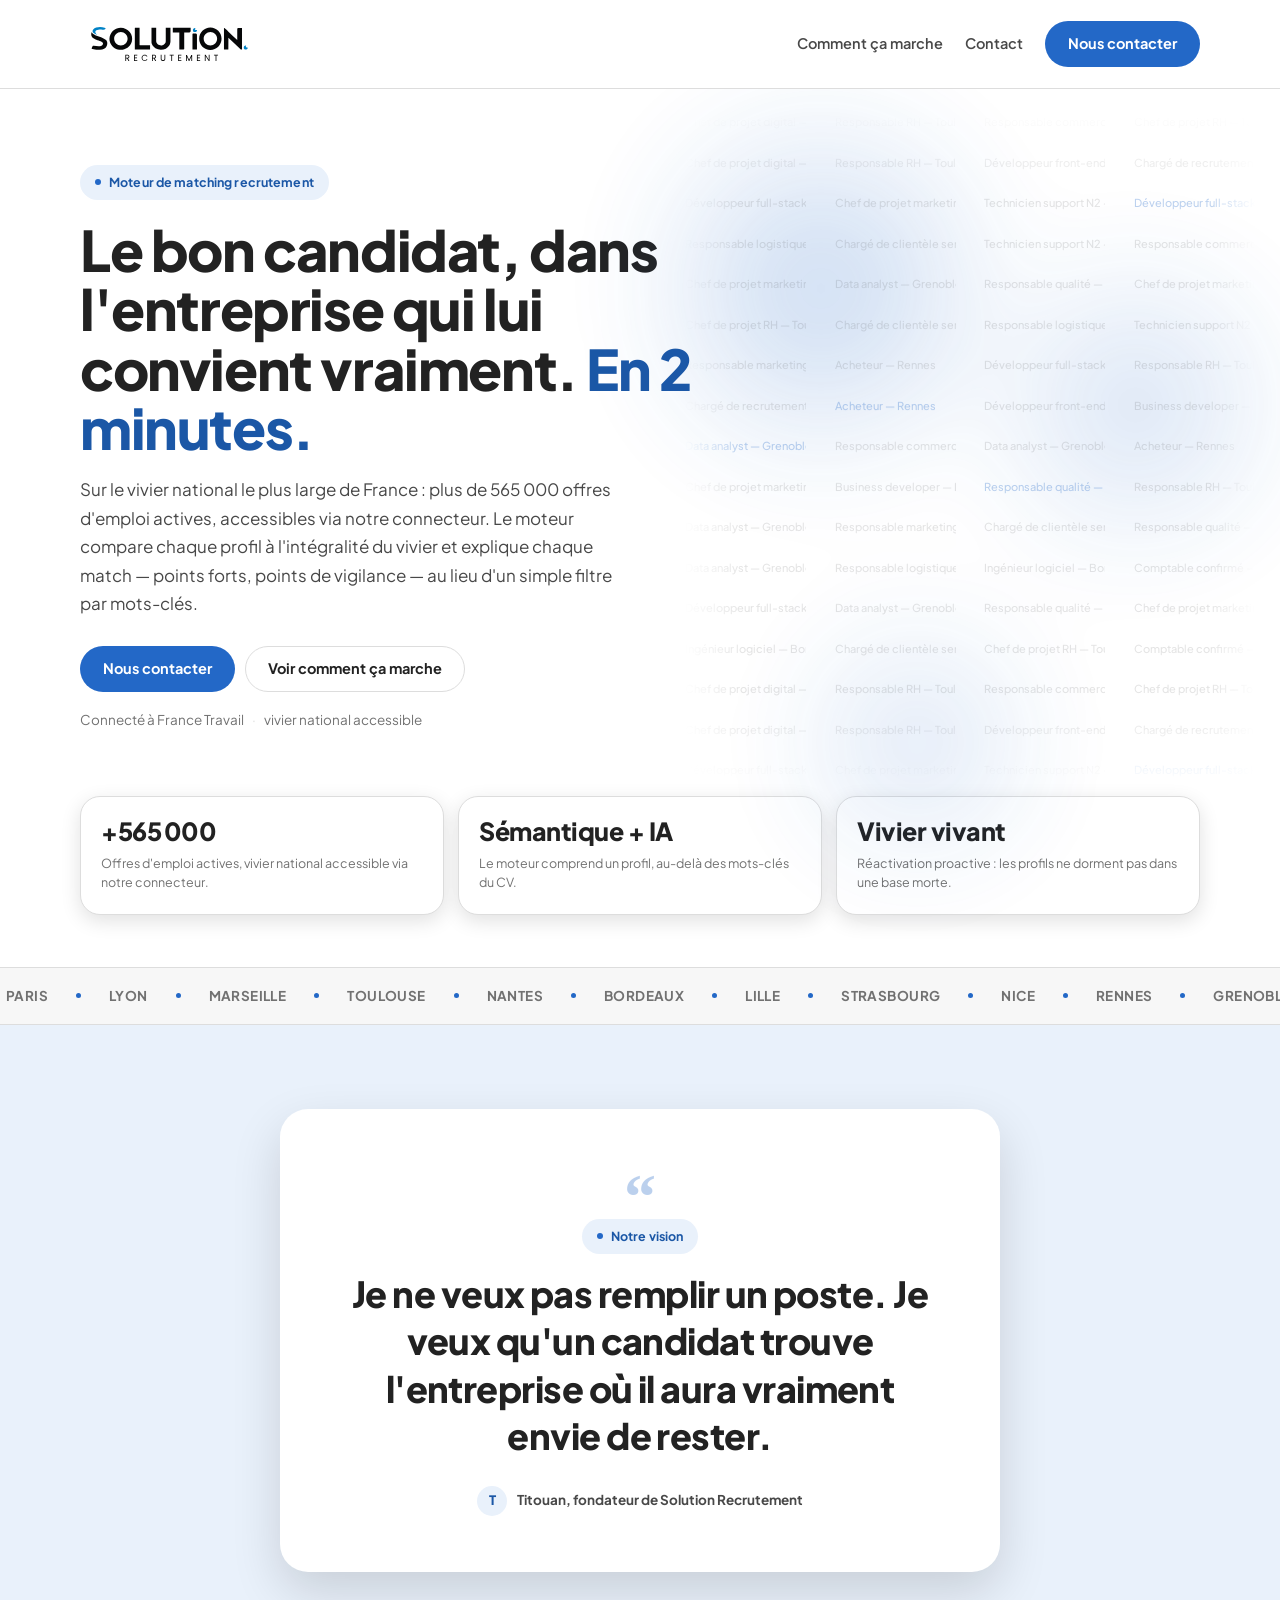
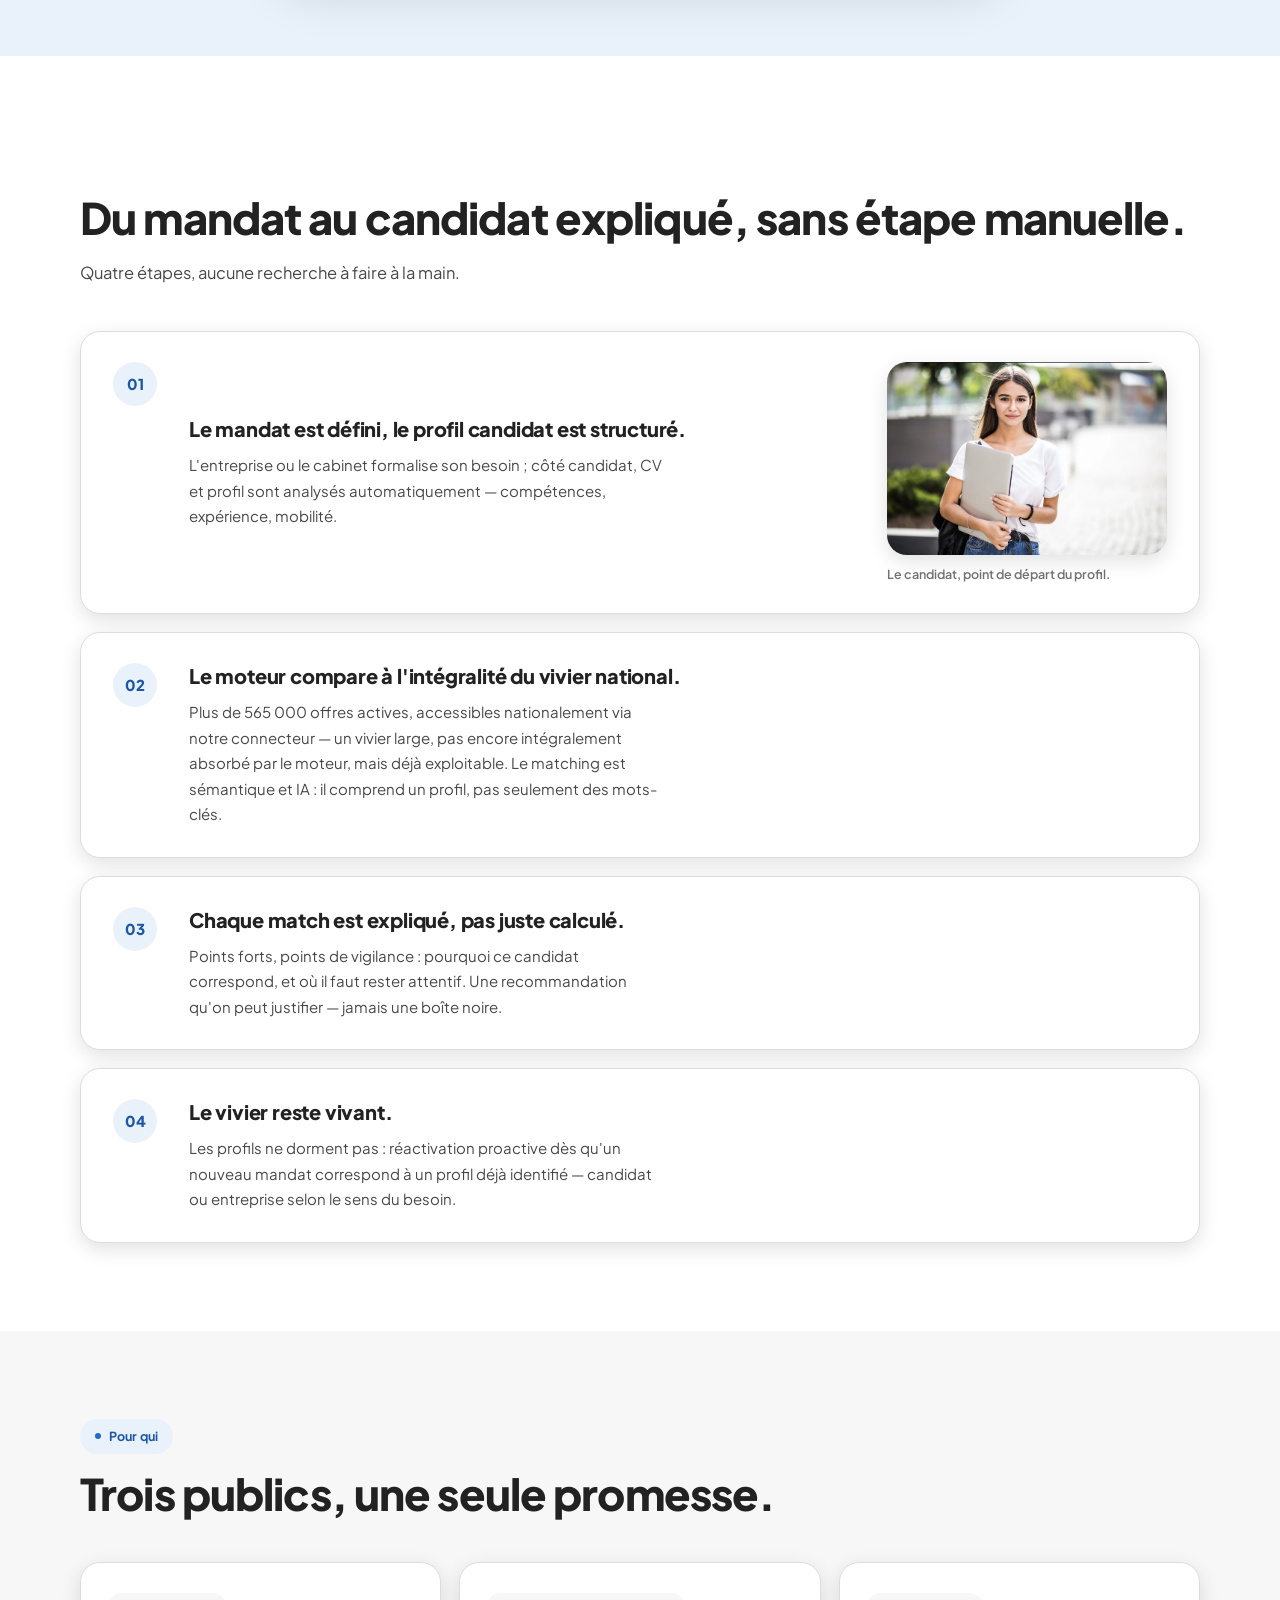
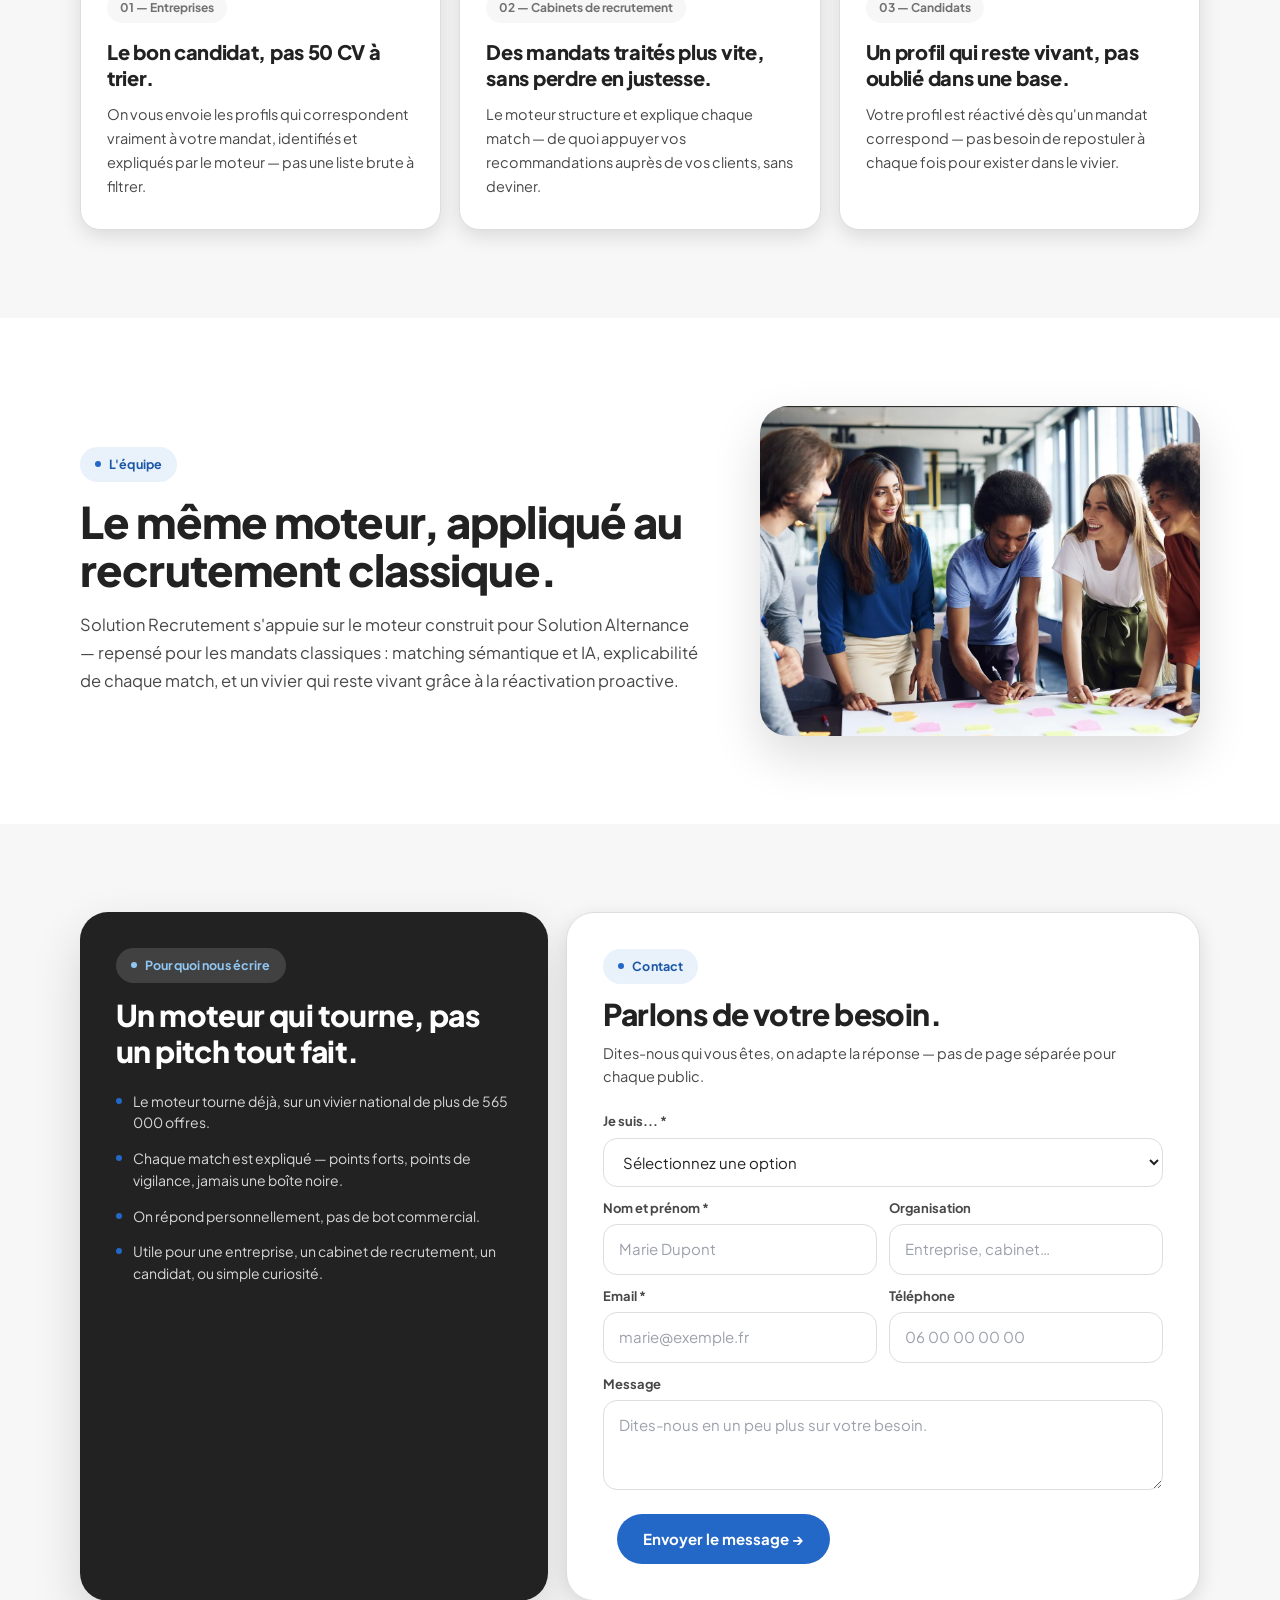
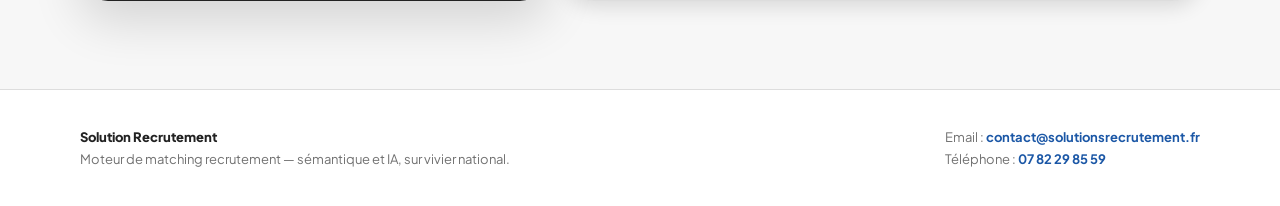
==== commit 608c610e: "seo: sitemap, robots, JSON-LD + compression images (PNG -> WebP) - sitemap.xml + robots.txt (domaine" ====
--- a/index.html
+++ b/index.html
@@ -21,6 +21,19 @@
   <meta property="og:title" content="Solution Recrutement — Matching IA et vivier vivant pour recruter juste" />
   <meta property="og:description" content="Un moteur de matching sémantique et IA qui compare chaque profil à plus de 565 000 offres actives en France, explique chaque match, et réactive un vivier qui ne dort jamais." />
   <meta property="og:locale" content="fr_FR" />
+
+  <script type="application/ld+json">
+  {
+    "@context": "https://schema.org",
+    "@type": "Organization",
+    "name": "Solution Recrutement",
+    "url": "https://solutionsrecrutement.fr",
+    "logo": "https://solutionsrecrutement.fr/Logo.svg",
+    "description": "Solution Recrutement compare chaque profil candidat à plus de 565 000 offres actives et explique chaque match — points forts, points de vigilance — grâce à un moteur sémantique et IA, avec réactivation proactive du vivier.",
+    "email": "contact@solutionsrecrutement.fr",
+    "telephone": "+33782298559"
+  }
+  </script>
 
   <link rel="preconnect" href="https://fonts.googleapis.com" />
   <link rel="preconnect" href="https://fonts.gstatic.com" crossorigin />
@@ -584,7 +597,7 @@
               <p>L'entreprise ou le cabinet formalise son besoin ; côté candidat, CV et profil sont analysés automatiquement — compétences, expérience, mobilité.</p>
             </div>
             <figure>
-              <div class="mech-photo"><img src="photo1.png" alt="Candidat en recherche d'emploi, ordinateur portable sous le bras" loading="lazy" /></div>
+              <div class="mech-photo"><img src="photo1.webp" alt="Candidat en recherche d'emploi, ordinateur portable sous le bras" loading="lazy" /></div>
               <figcaption class="mech-photo-cap">Le candidat, point de départ du profil.</figcaption>
             </figure>
           </div>
@@ -655,7 +668,7 @@
           </p>
         </div>
         <div class="team-photo reveal reveal-delay-1">
-          <img src="photo3.png" alt="Équipe diverse en brainstorm, post-its sur la table" loading="lazy" />
+          <img src="photo3.webp" alt="Équipe diverse en brainstorm, post-its sur la table" loading="lazy" />
         </div>
       </div>
     </section>
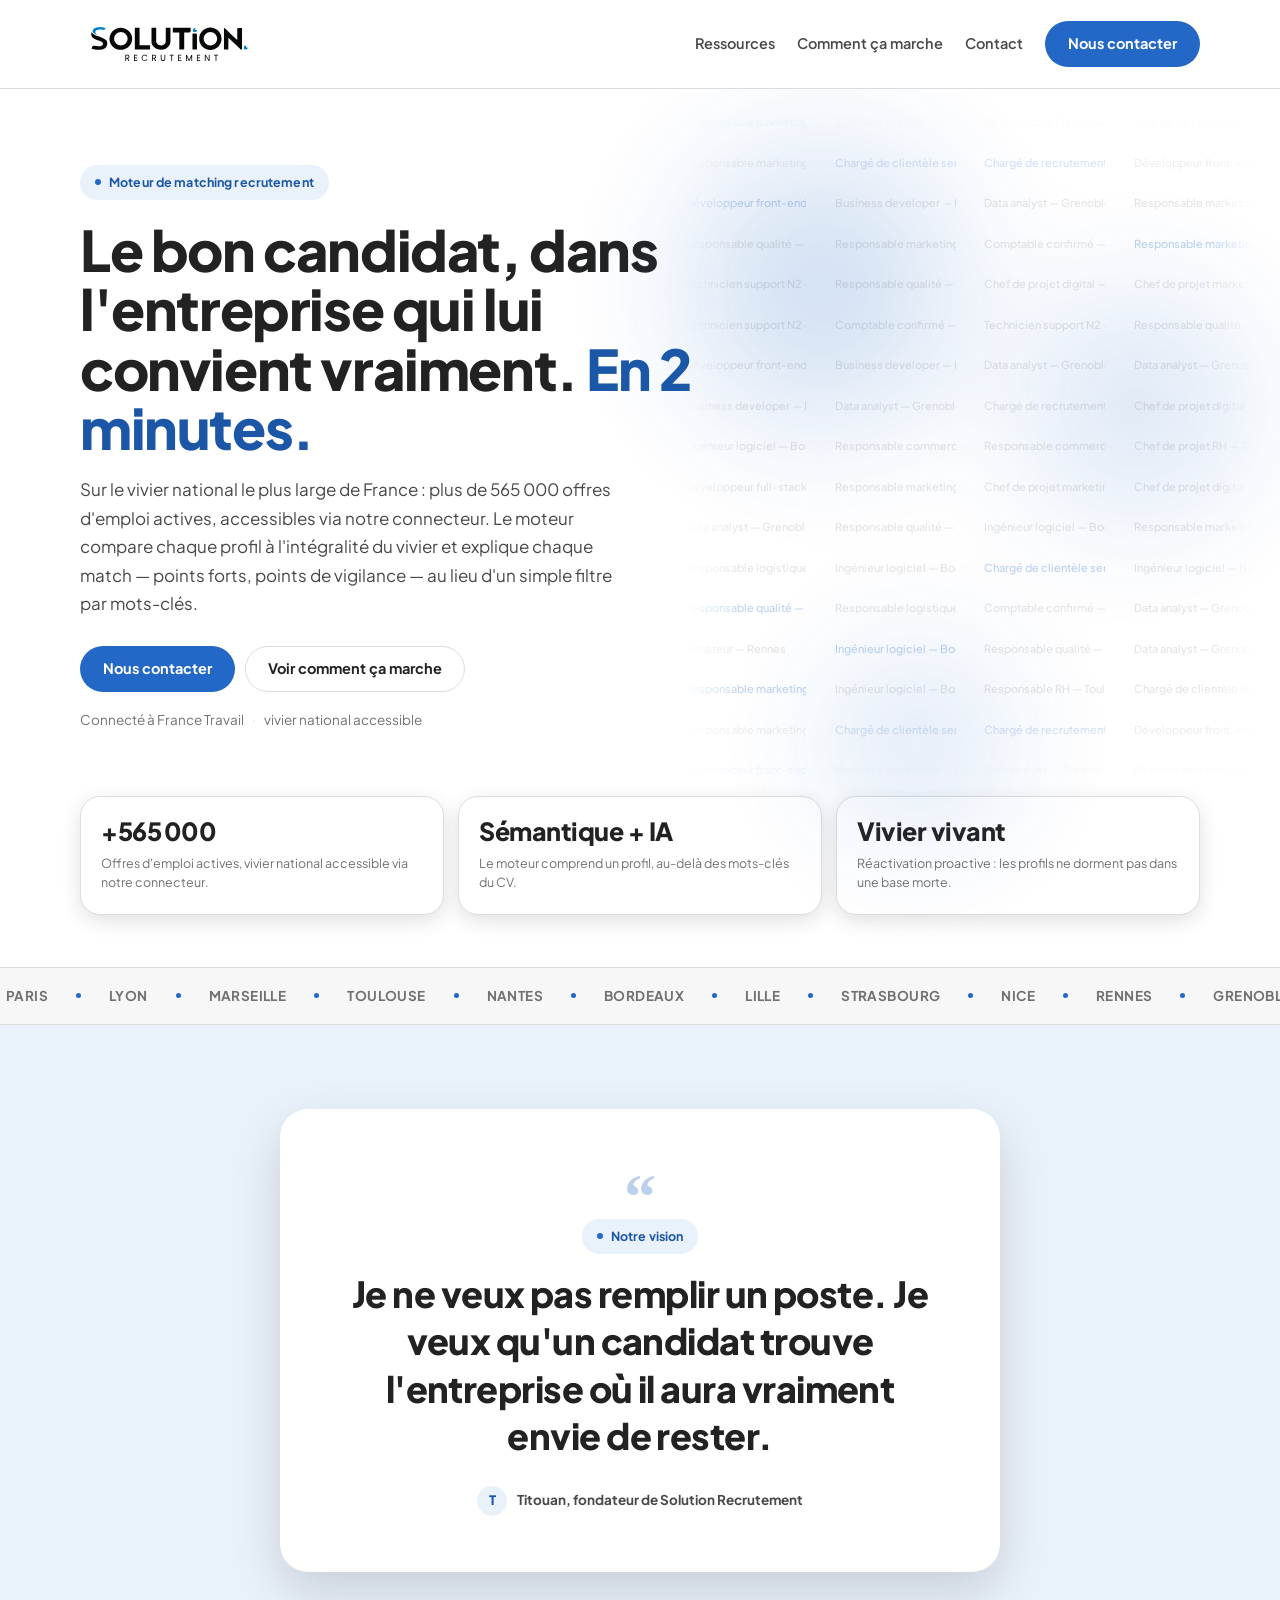
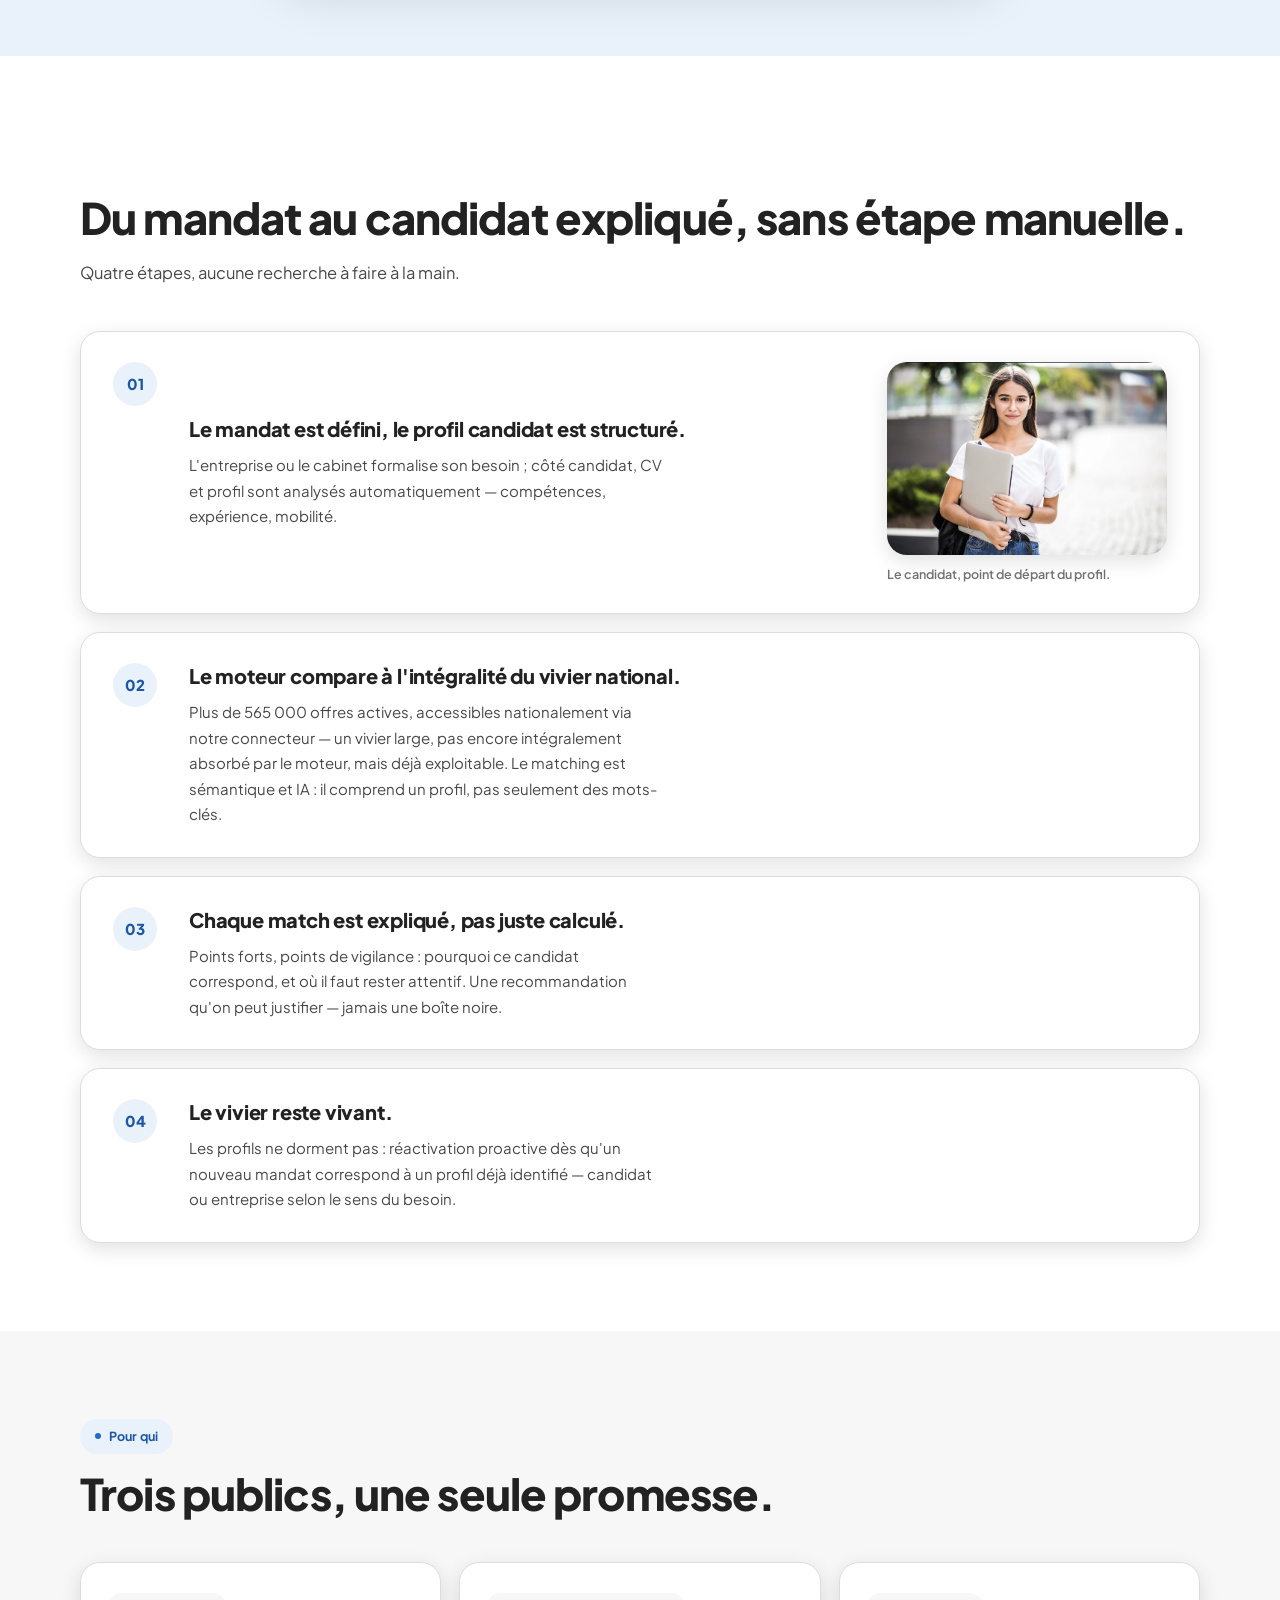
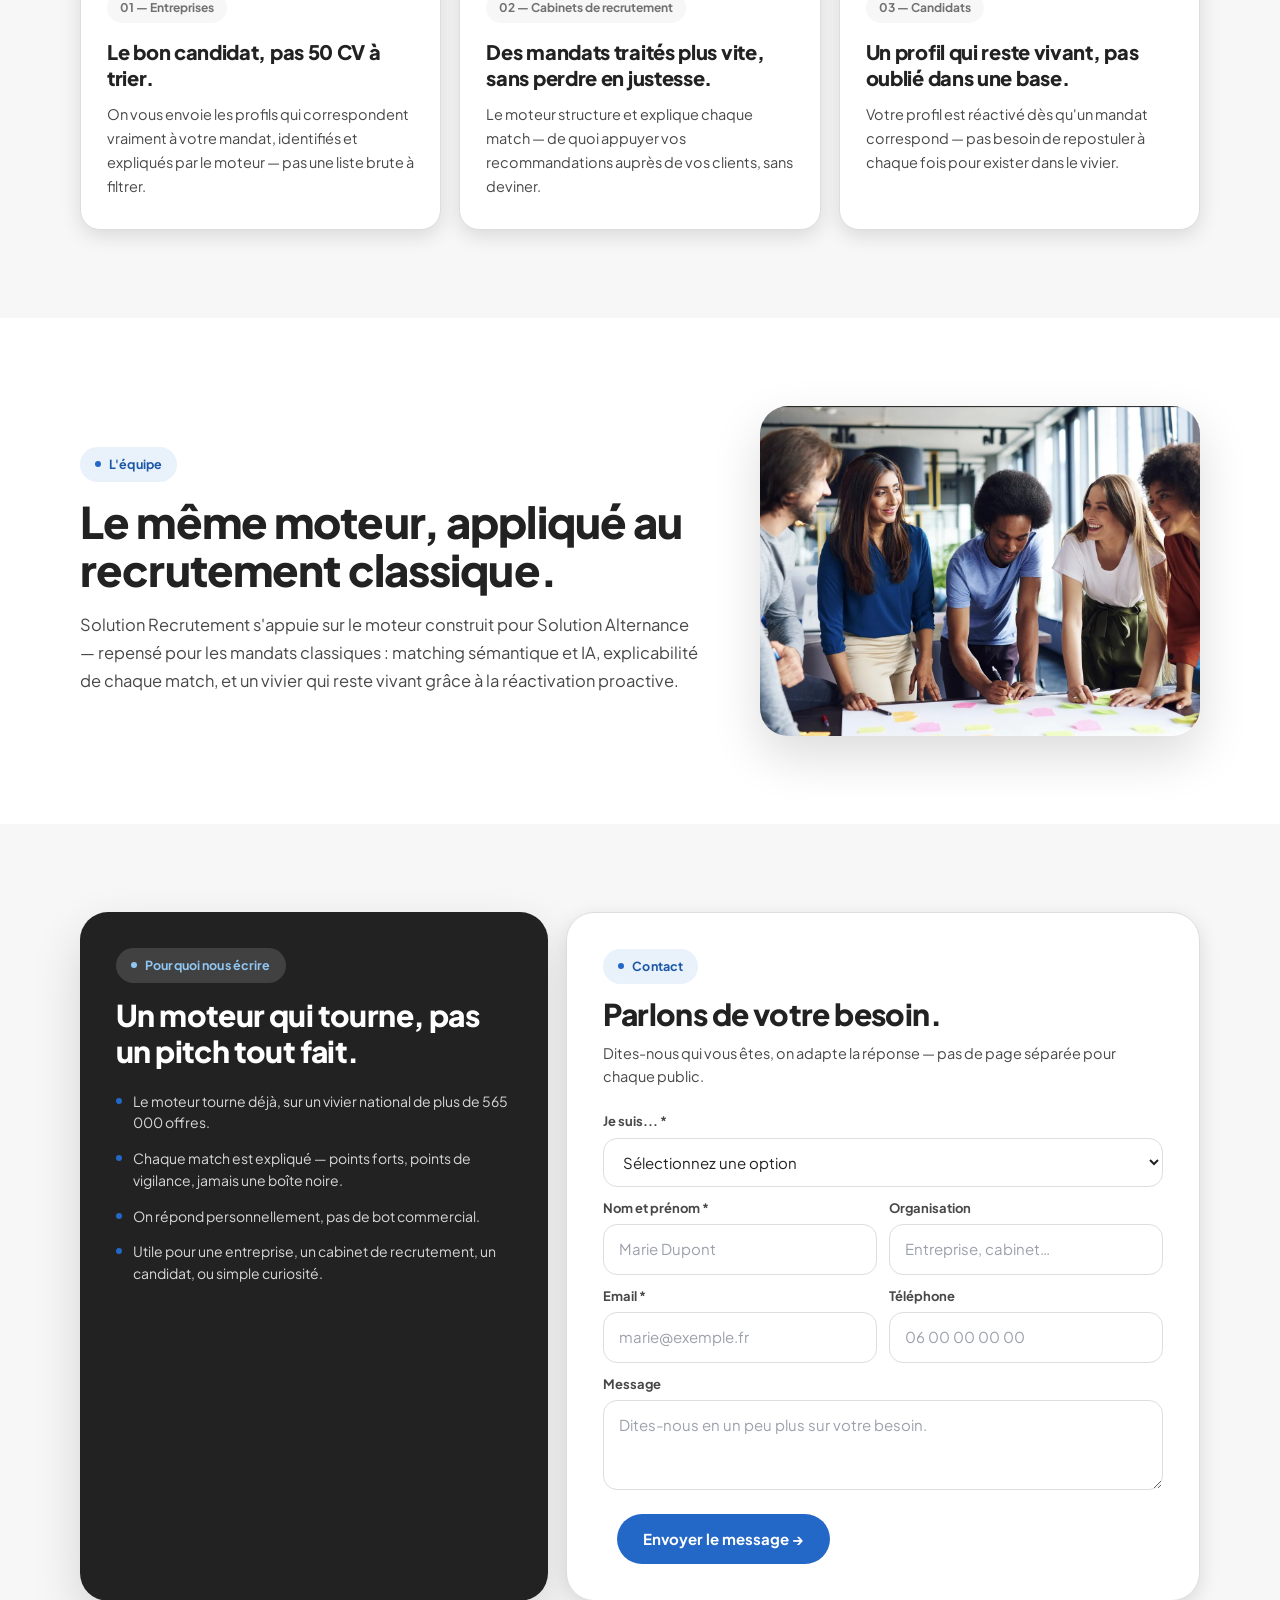
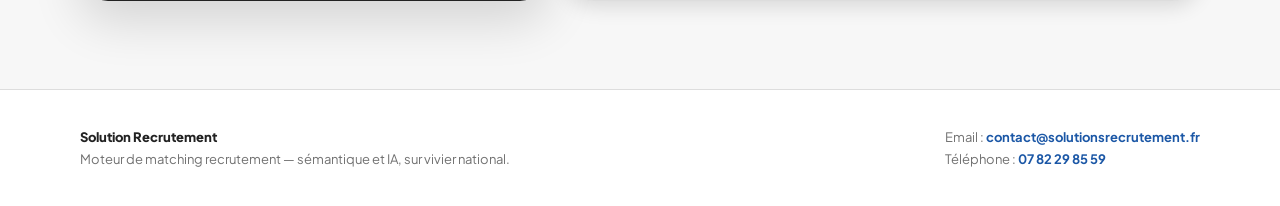
==== commit 6f87bf97: "contenu: lot 1 Ressources Recrutement (4 articles) + index + nav + sitemap - Gabarit d'article bleu " ====
--- a/index.html
+++ b/index.html
@@ -504,6 +504,7 @@
         <img src="Logo.svg" alt="Solution Recrutement" />
       </a>
       <div class="nav-actions">
+        <a class="nav-link" href="articles/">Ressources</a>
         <a class="nav-link" href="#mecanisme">Comment ça marche</a>
         <a class="nav-link" href="mailto:contact@solutionsrecrutement.fr">Contact</a>
         <a class="btn signal" href="#contact">Nous contacter</a>
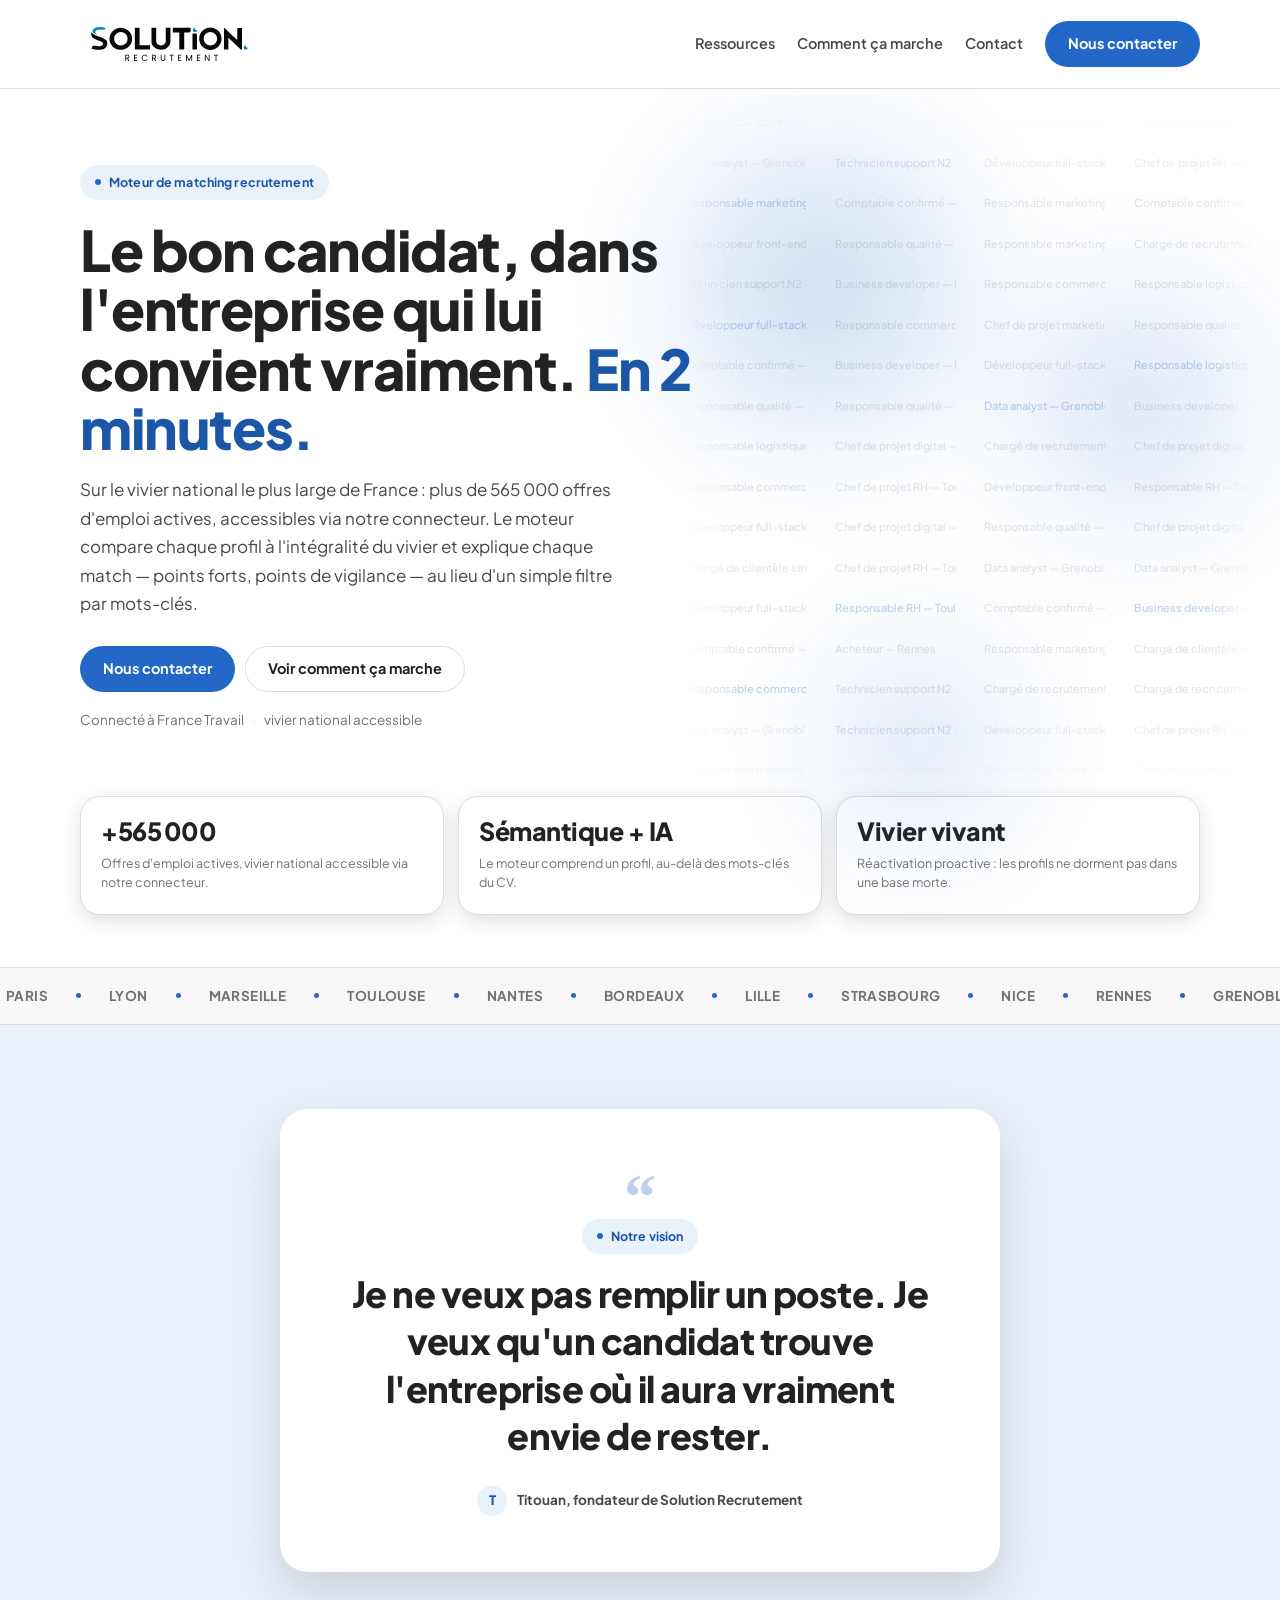
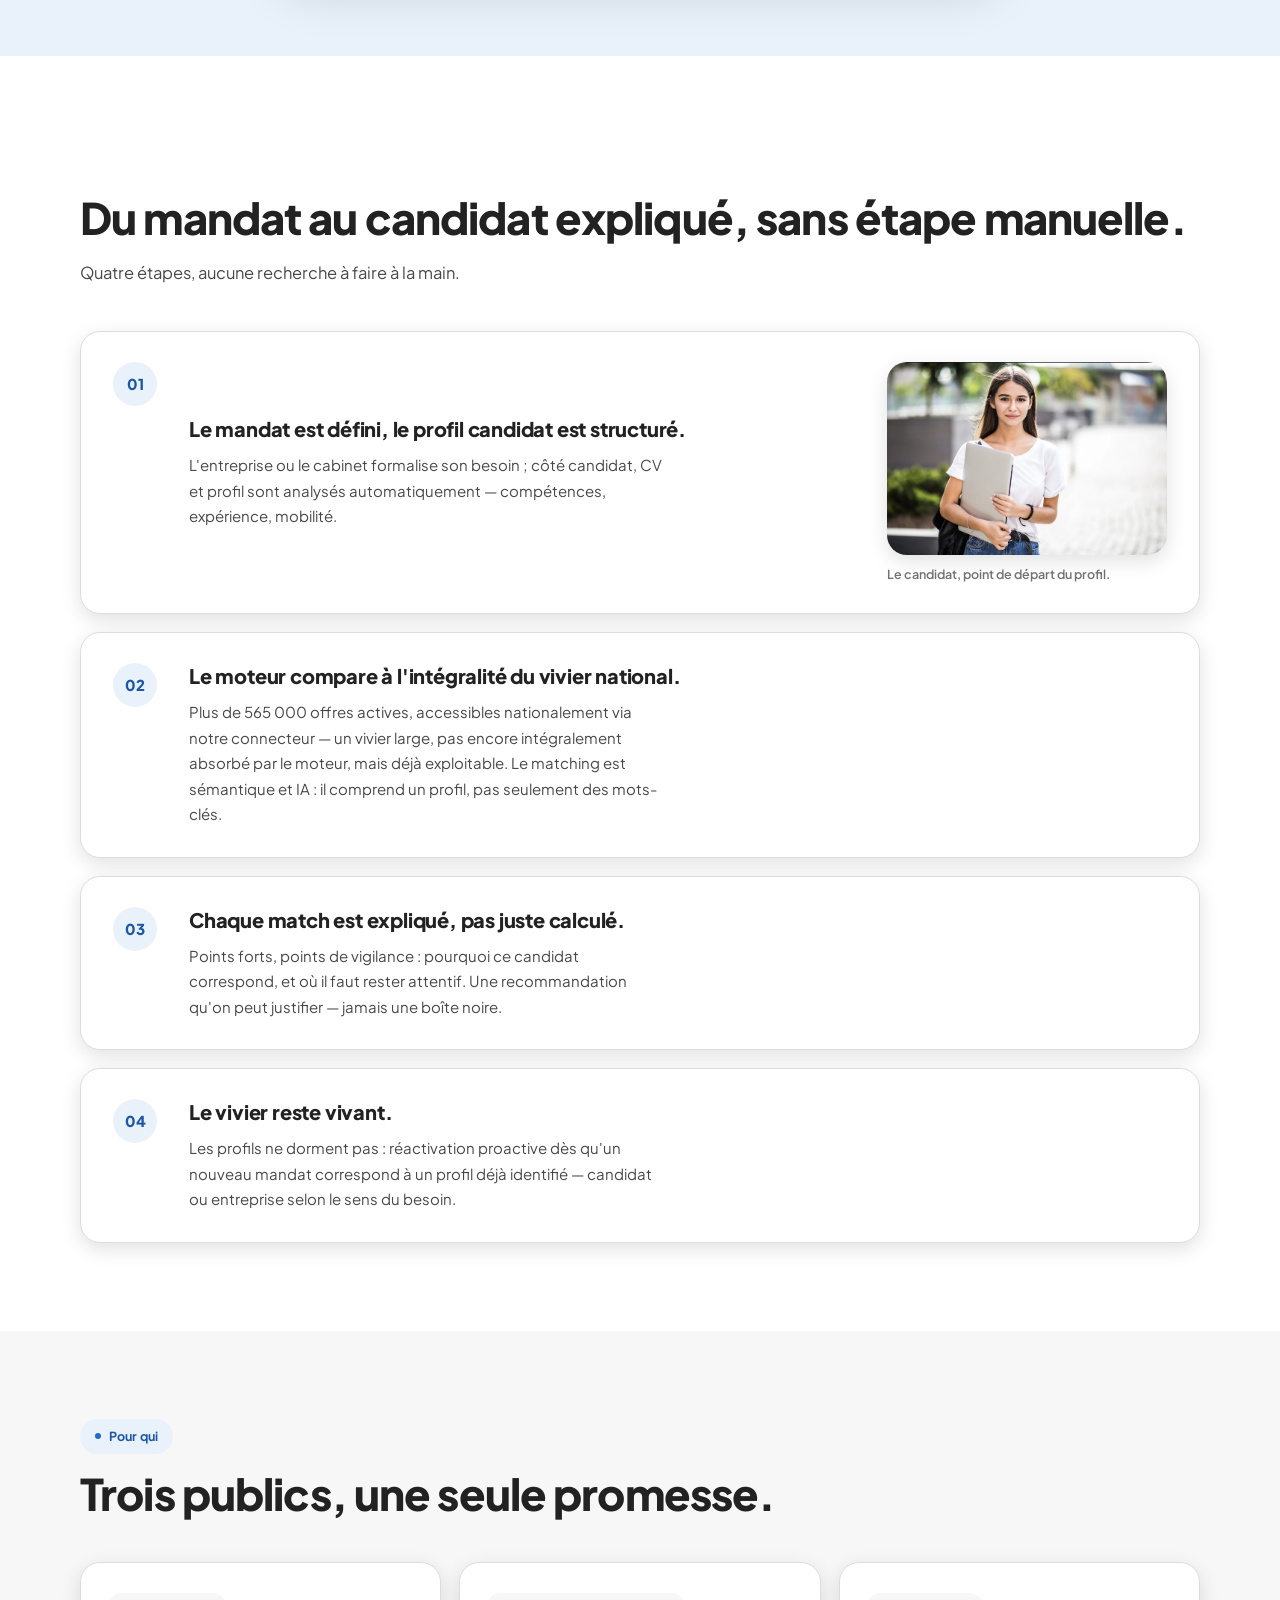
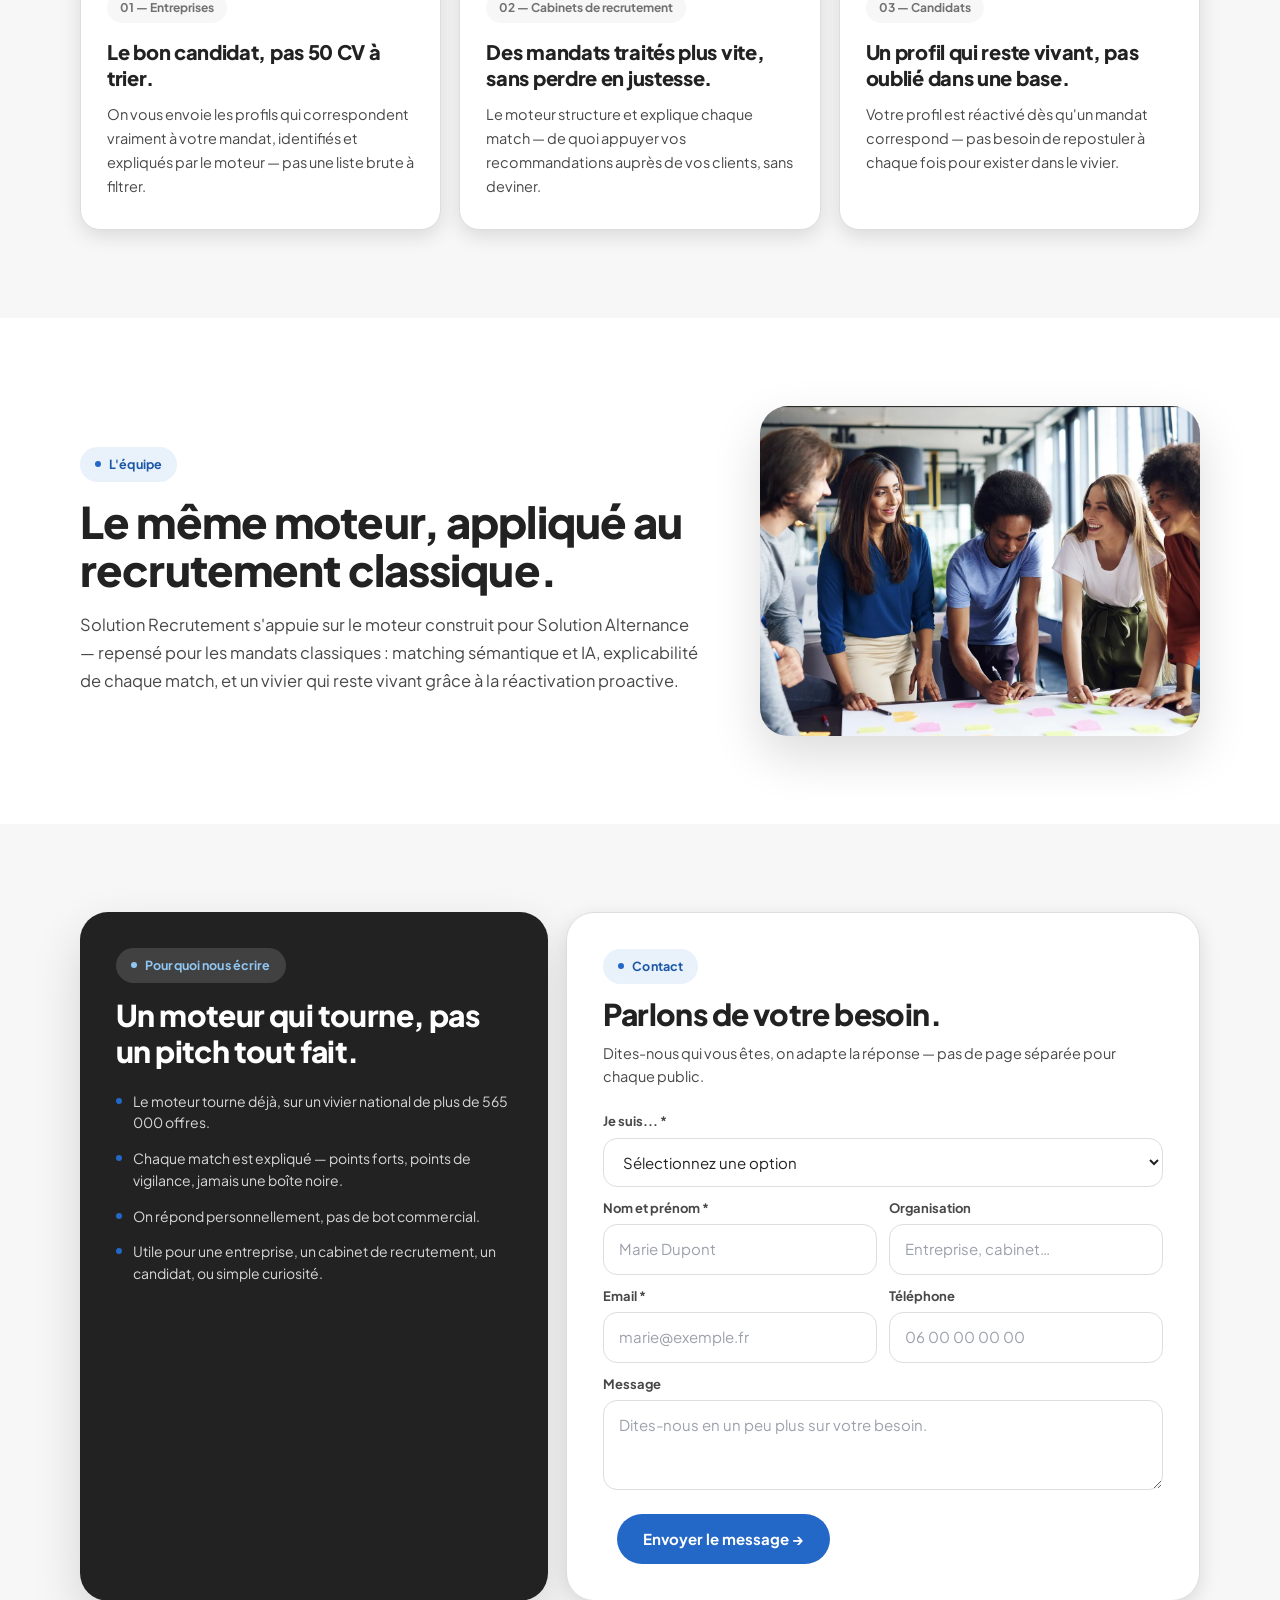
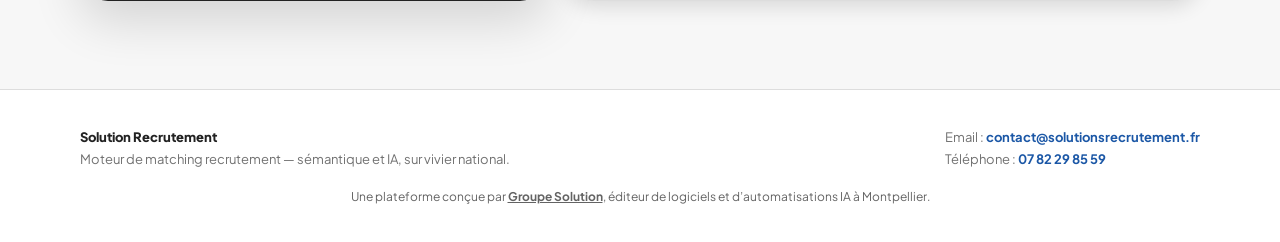
==== commit 32b3a677: "Pied de page : lien discret vers Groupe Solution (éditeur de la plateforme) Co-Authored-By: Claude O" ====
--- a/index.html
+++ b/index.html
@@ -756,7 +756,8 @@
         Téléphone : <a href="tel:+33782298559">07 82 29 85 59</a>
       </div>
     </div>
-  </footer>
+  <p class="gs-credit" style="text-align:center;font-size:12px;opacity:.7;margin:18px 0 0">Une plateforme conçue par <a href="https://www.groupsolution.fr/" style="color:inherit;text-decoration:underline">Groupe Solution</a>, éditeur de logiciels et d’automatisations IA à Montpellier.</p>
+</footer>
 
   <script>
     // ── Formulaire de contact ──
